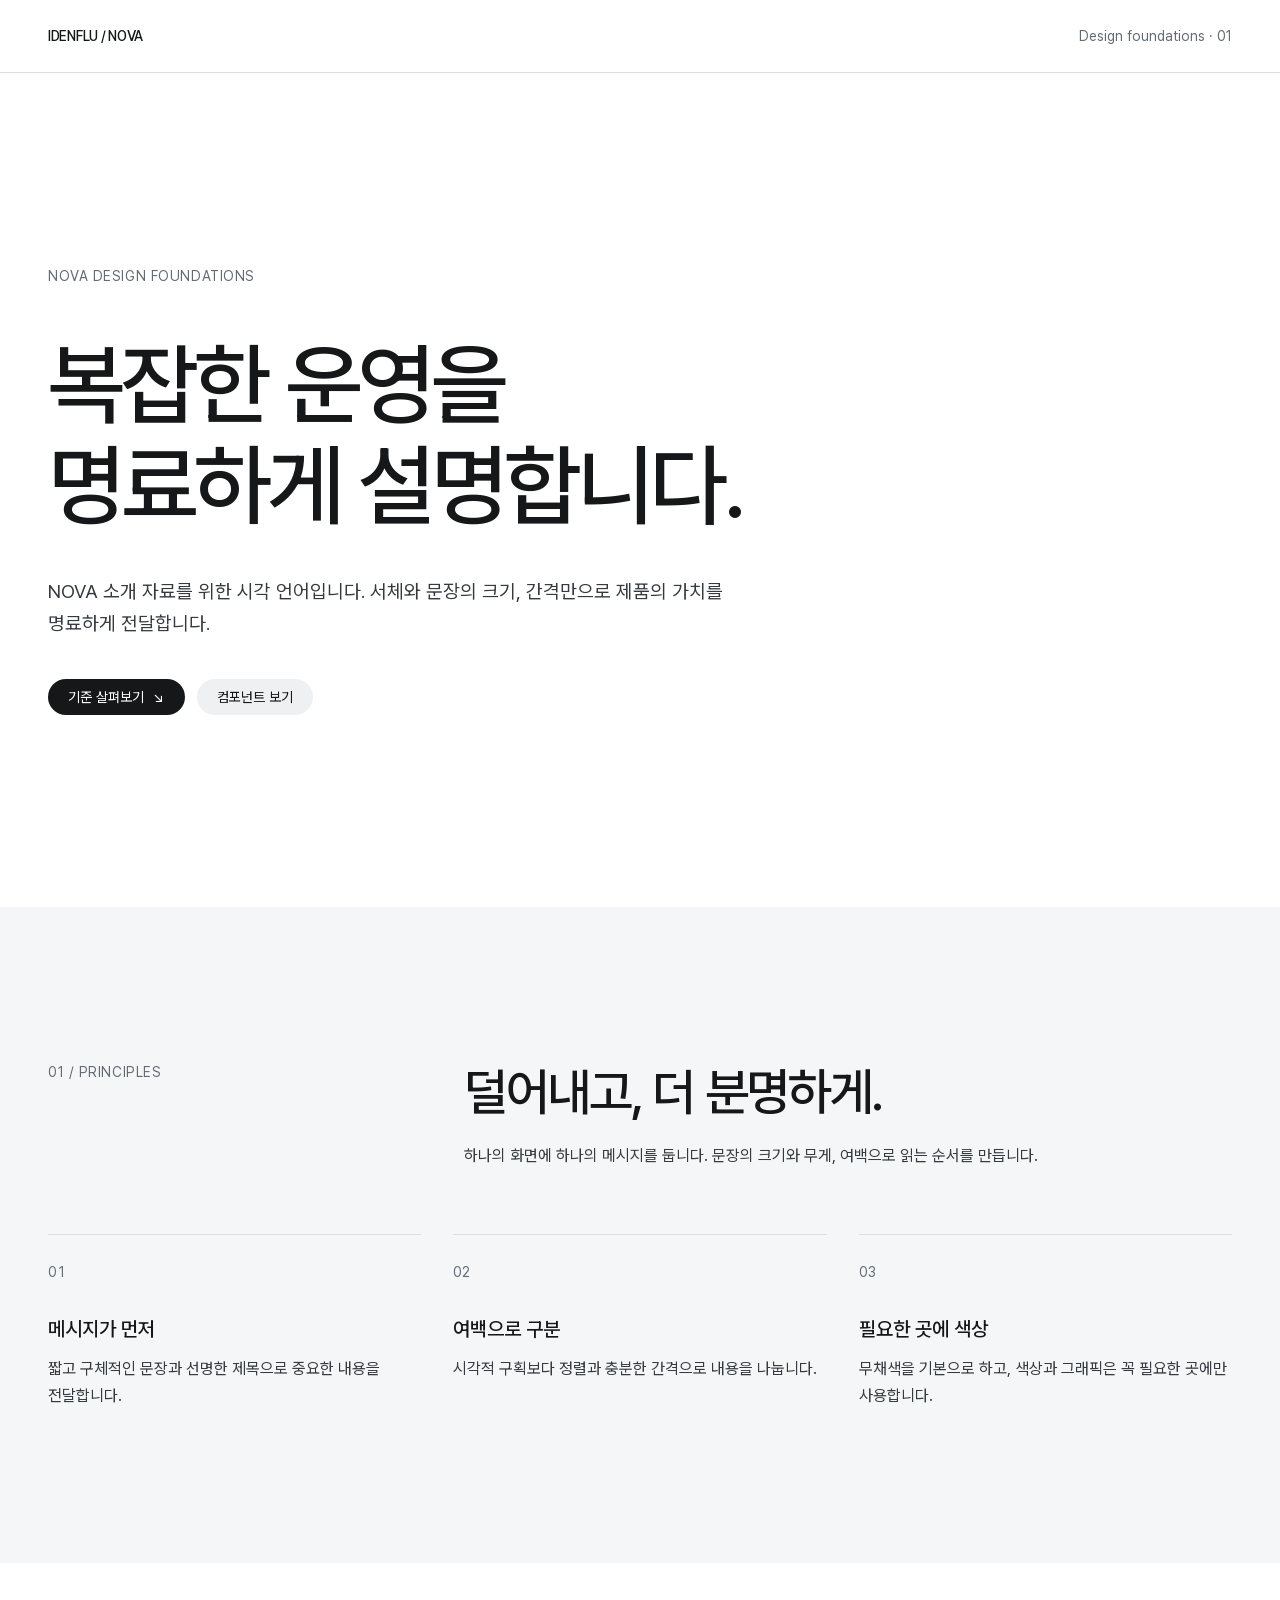
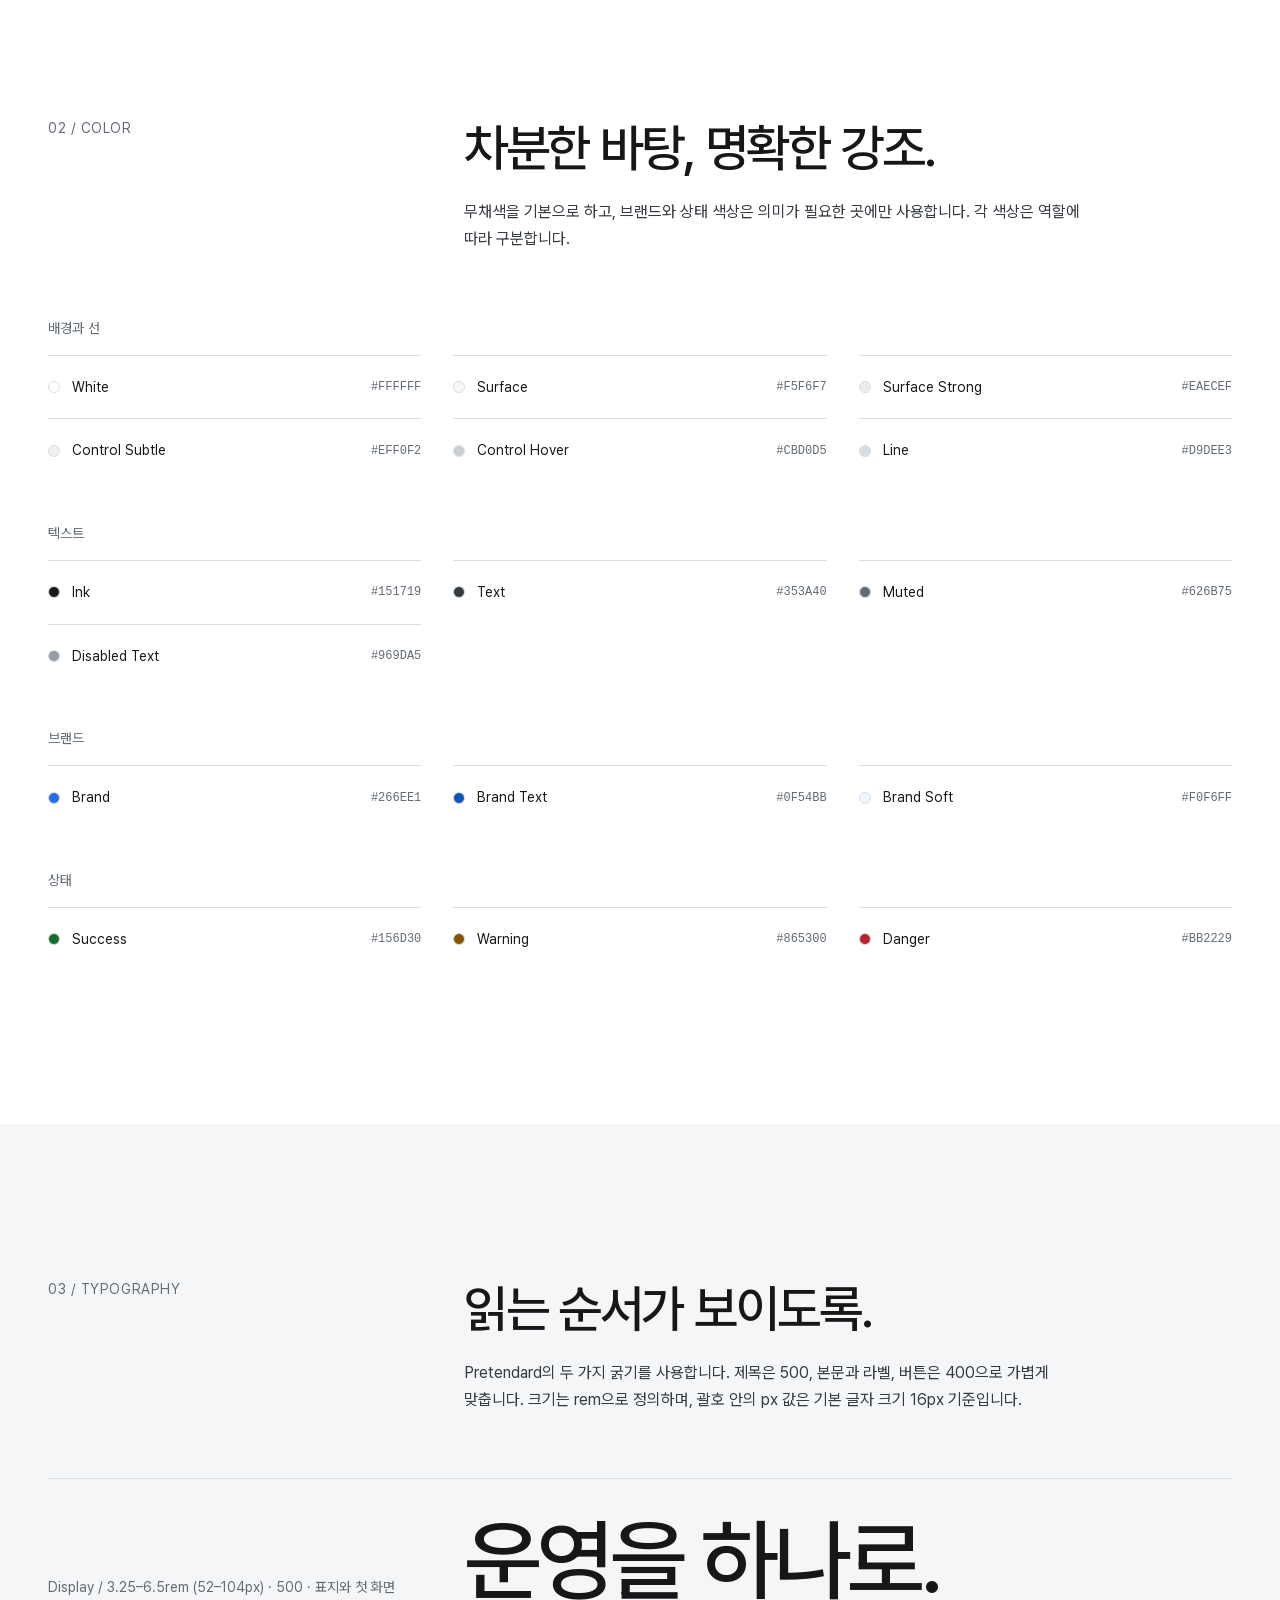
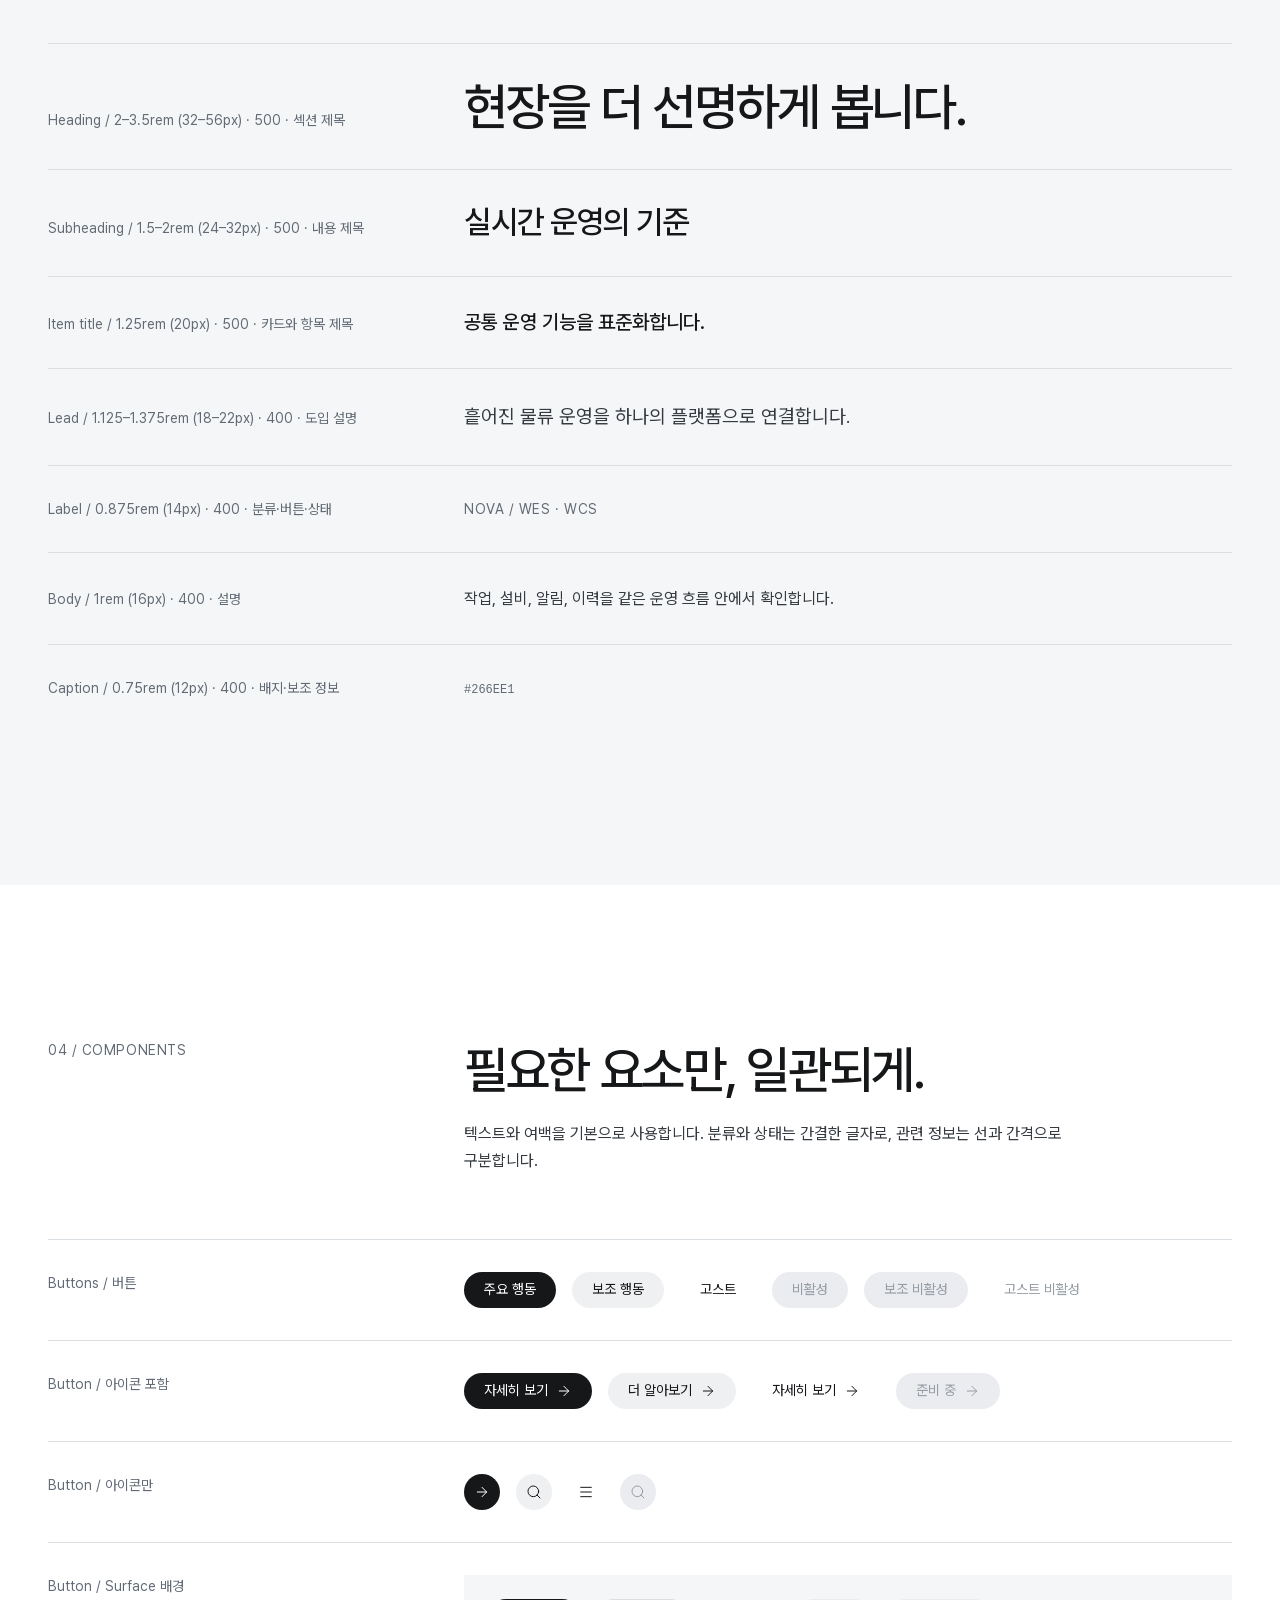
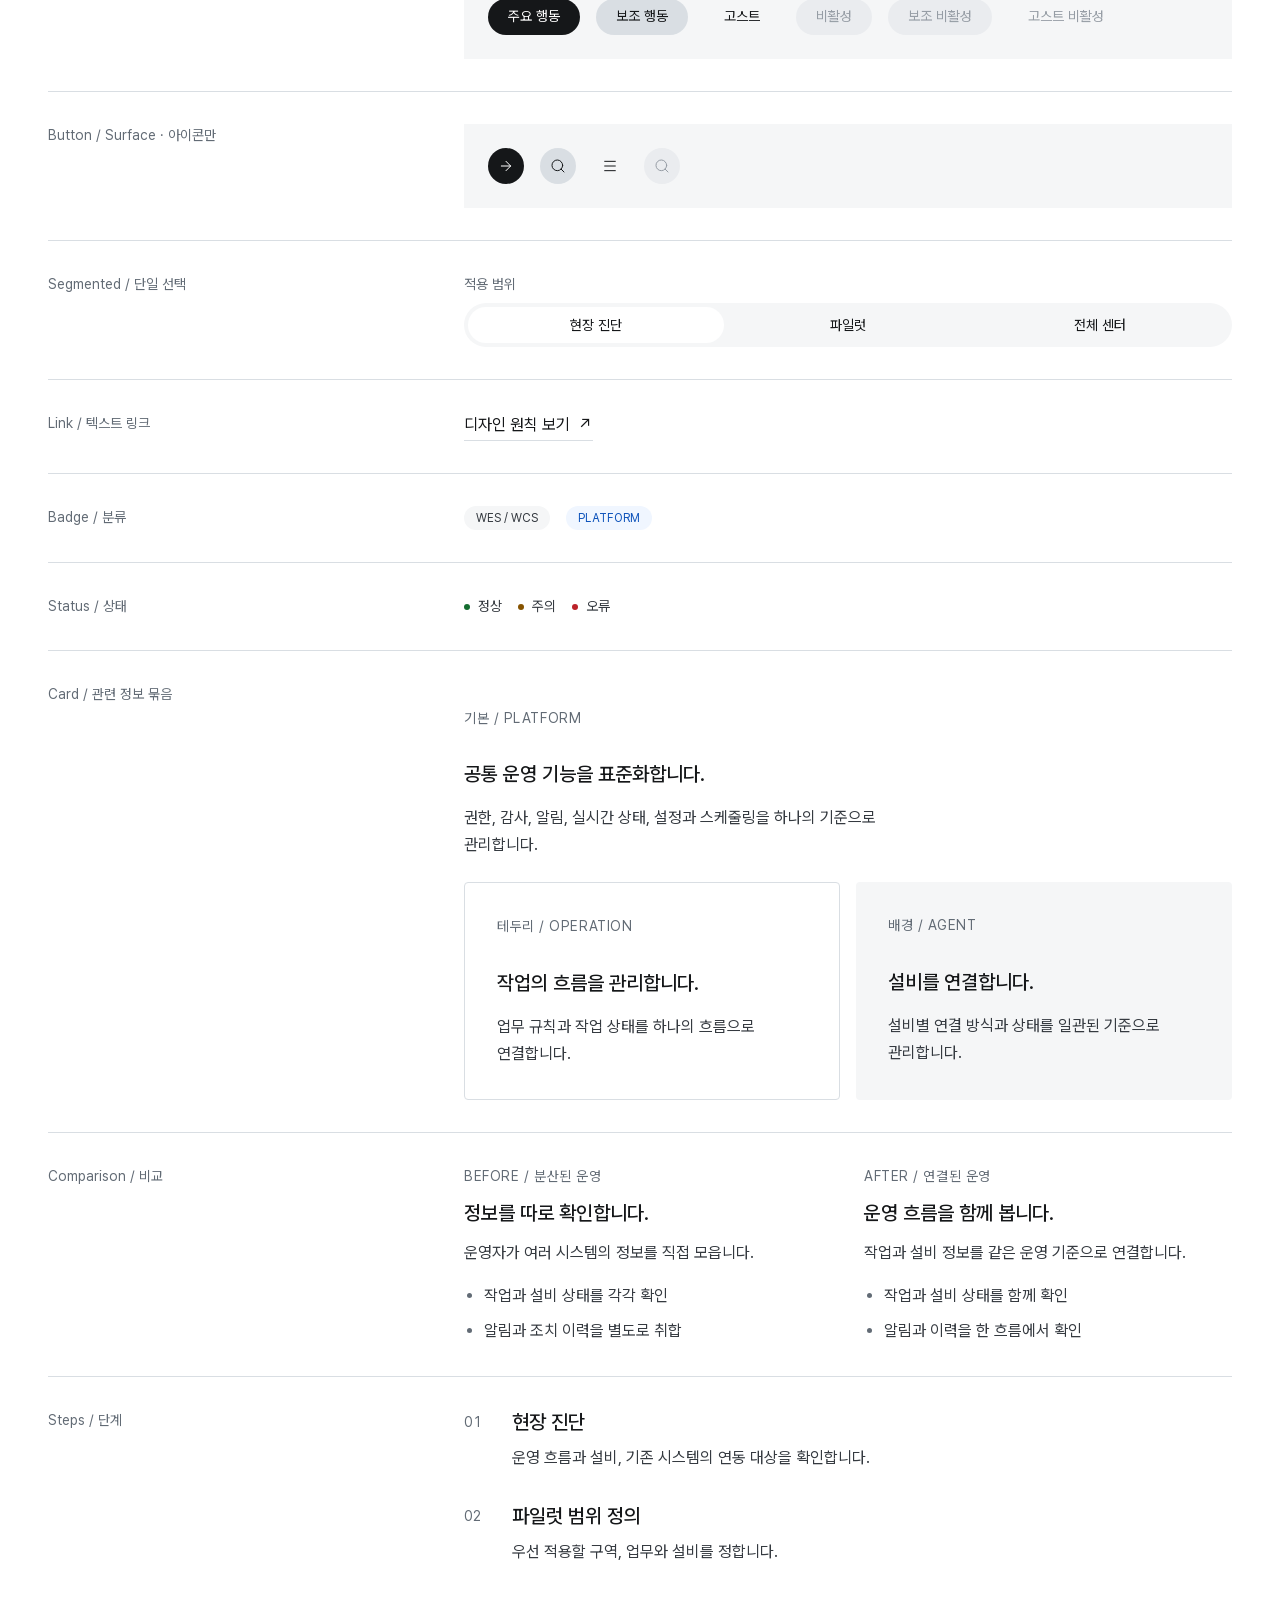
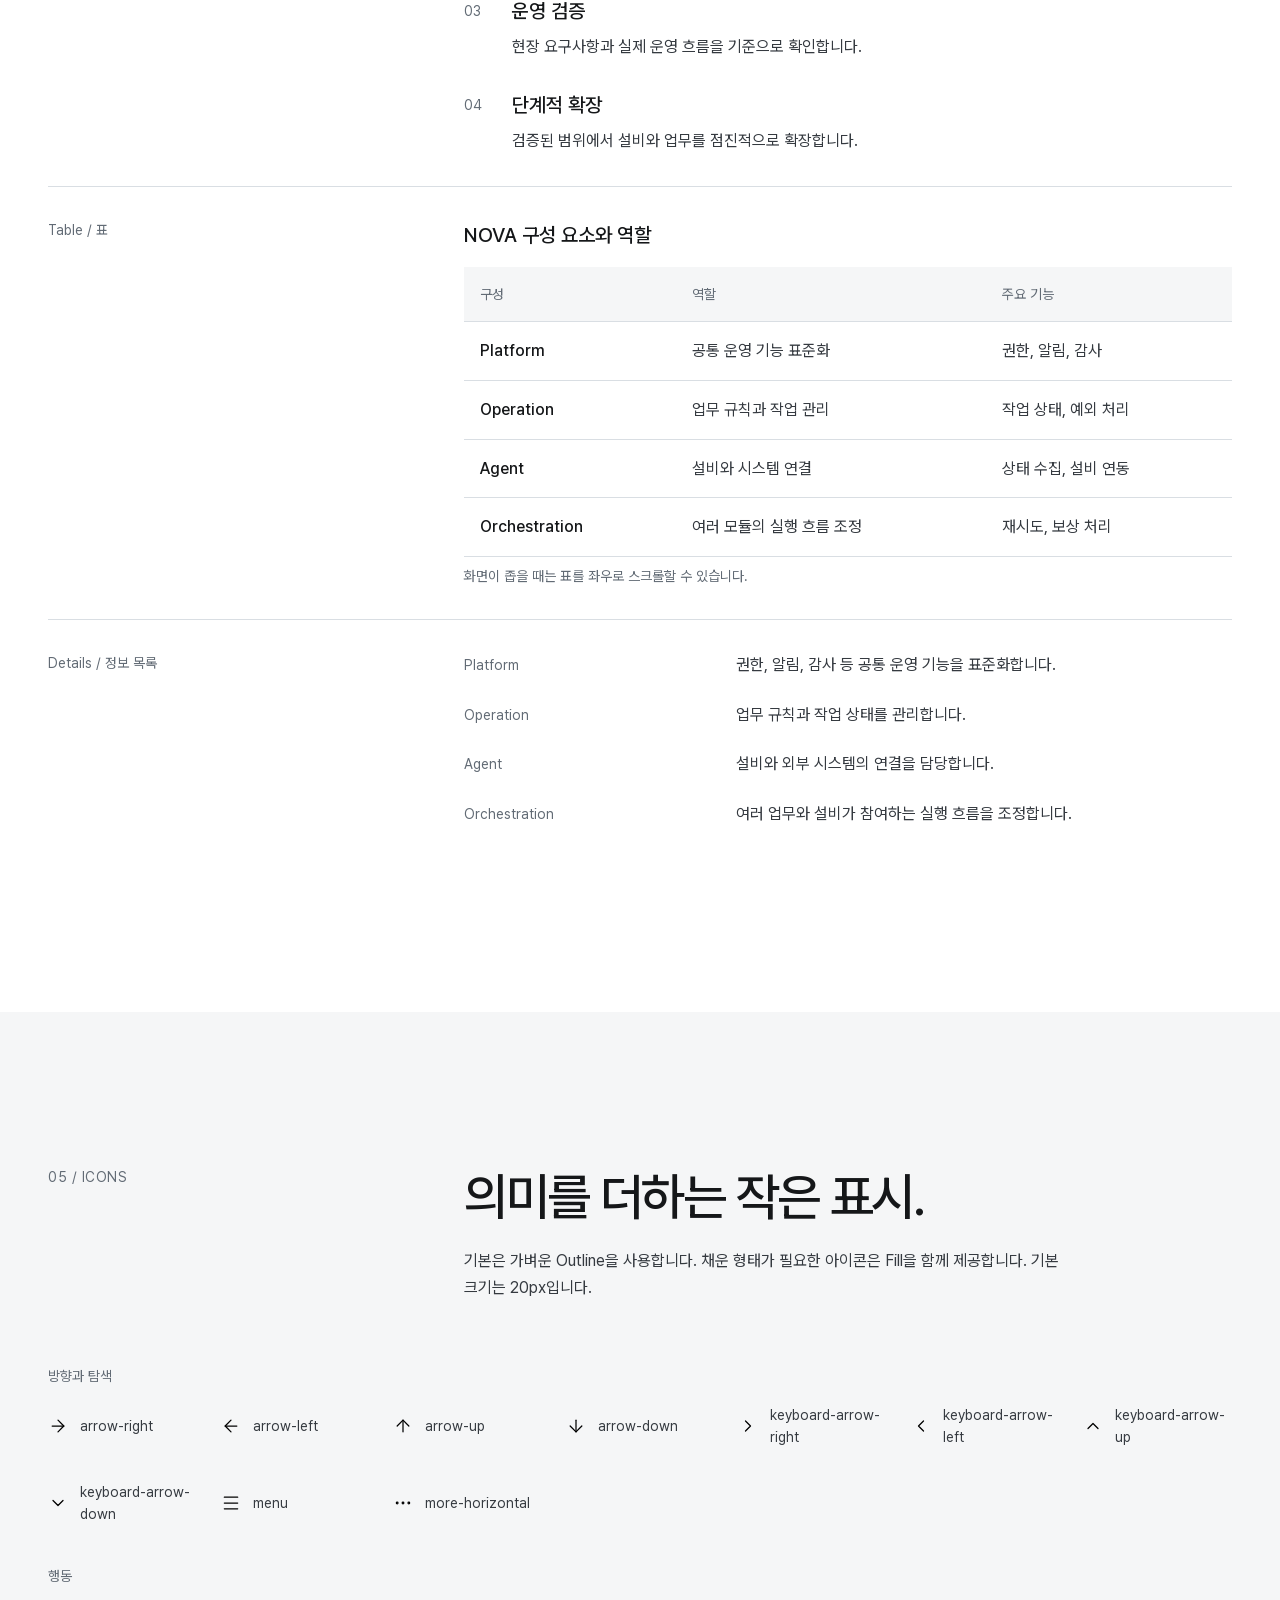
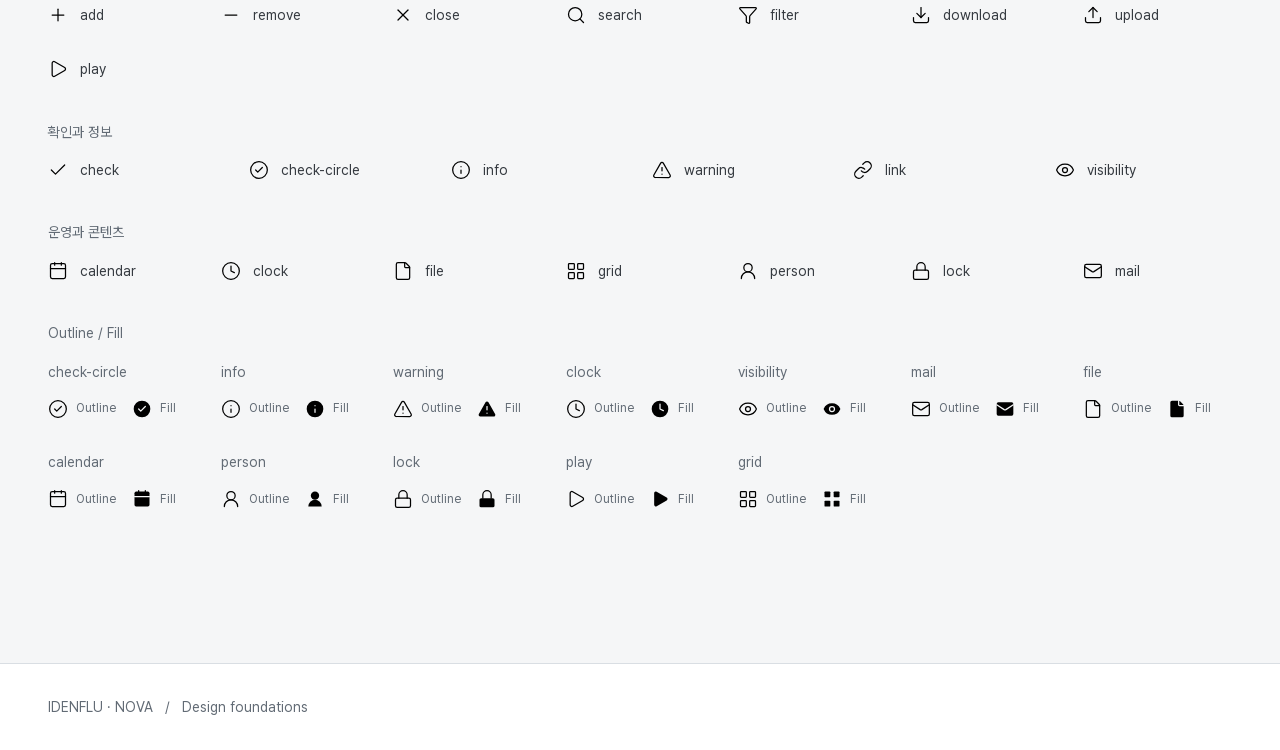
==== design-system/index.html @ ad406f1a "feat(design-system): 기본 아이콘 및 CSS 구성 추가 디자인 시스템의 일관성을 확보하고 재사용성을 향상시키기 위해 아이콘과 핵심 구성 요소를 추가했습니다.  - " ====
<!doctype html>
<html lang="ko">
<head>
  <meta charset="utf-8">
  <meta name="viewport" content="width=device-width, initial-scale=1">
  <title>NOVA — 디자인 기초</title>
  <link rel="stylesheet" href="font.css">
  <link rel="stylesheet" href="components.css">
  <script src="segmented.js" defer></script>
  <style>
    .guide-nav { border-bottom: 1px solid var(--nova-color-line); }
    .guide-nav__inner { min-height: 72px; display: flex; align-items: center; justify-content: space-between; gap: var(--nova-space-6); }
    .guide-brand { font-size: var(--nova-text-small); font-weight: var(--nova-weight-medium); letter-spacing: -.02em; }
    .guide-nav__label { color: var(--nova-color-muted); font-size: var(--nova-text-small); }
    .guide-hero { padding-block: clamp(7.5rem, 15vw, 13.75rem); }
    .guide-hero .nova-display { max-width: 1100px; margin-top: var(--nova-space-12); }
    .guide-hero .nova-lead { margin: var(--nova-space-10) 0 0; }
    .guide-actions { display: flex; flex-wrap: wrap; gap: var(--nova-space-3); margin-top: var(--nova-space-10); }
    .guide-heading { display: grid; grid-template-columns: 1fr 2fr; gap: var(--nova-space-8); margin-bottom: var(--nova-space-16); }
    .guide-heading p { margin: 0; }
    .guide-heading .nova-body { margin-top: var(--nova-space-5); max-width: 640px; }
    .color-group + .color-group { margin-top: var(--nova-space-10); }
    .color-group__title { margin: 0 0 var(--nova-space-4); color: var(--nova-color-muted); font-size: var(--nova-text-small); font-weight: var(--nova-weight-regular); }
    .swatches { display: grid; grid-template-columns: repeat(3, minmax(0, 1fr)); column-gap: var(--nova-space-8); }
    .swatch { display: grid; grid-template-columns: 12px minmax(0, 1fr) auto; align-items: center; gap: var(--nova-space-3); padding: var(--nova-space-5) 0; border-top: 1px solid var(--nova-color-line); }
    .swatch__sample { width: 12px; height: 12px; border: 1px solid var(--nova-color-line); border-radius: 50%; }
    .swatch strong, .swatch span { display: block; }
    .swatch strong { font-size: var(--nova-text-small); font-weight: var(--nova-weight-regular); }
    .swatch span { color: var(--nova-color-muted); font: var(--nova-text-caption) var(--nova-font-mono); }
    .type-row { display: grid; grid-template-columns: 1fr 2fr; align-items: baseline; gap: var(--nova-space-8); padding: var(--nova-space-8) 0; border-top: 1px solid var(--nova-color-line); }
    .type-label { color: var(--nova-color-muted); font-size: var(--nova-text-small); }
    .type-row p { margin: 0; }
    .component-row { display: grid; grid-template-columns: 1fr 2fr; gap: var(--nova-space-8); padding: var(--nova-space-8) 0; border-top: 1px solid var(--nova-color-line); }
    .component-row > * { min-width: 0; }
    .example-button-surface { padding: var(--nova-space-6); }
    .component-examples { display: flex; flex-wrap: wrap; align-items: center; gap: var(--nova-space-4); }
    .example-cards { display: grid; grid-template-columns: repeat(2, minmax(0, 1fr)); gap: var(--nova-space-4); }
    .example-card { max-width: 480px; }
    .example-card p { margin-bottom: 0; }
    .icon-group + .icon-group { margin-top: var(--nova-space-10); }
    .icon-pair { display: flex; align-items: center; gap: var(--nova-space-4); }
    .icon-pair__item { display: flex; align-items: center; gap: var(--nova-space-2); color: var(--nova-color-muted); font-size: var(--nova-text-caption); }
    .icon-pair__item .nova-icon { color: var(--nova-color-ink); }
    .icon-grid { display: grid; grid-template-columns: repeat(auto-fit, minmax(140px, 1fr)); gap: var(--nova-space-8) var(--nova-space-6); }
    .icon-example { display: flex; align-items: center; gap: var(--nova-space-3); min-width: 0; color: var(--nova-color-text); font-size: var(--nova-text-small); }
    .icon-example span { overflow-wrap: anywhere; }
    .guide-footer { padding: var(--nova-space-8) 0; border-top: 1px solid var(--nova-color-line); color: var(--nova-color-muted); font-size: var(--nova-text-small); }
    .type-caption { color: var(--nova-color-muted); font: var(--nova-text-caption) var(--nova-font-mono); }
    @media (max-width: 700px) { .guide-heading, .type-row, .component-row { grid-template-columns: 1fr; gap: var(--nova-space-4); } .guide-heading { margin-bottom: var(--nova-space-10); } .swatches, .example-cards { grid-template-columns: 1fr; } .guide-nav__label { display: none; } }
  </style>
</head>
<body>
  <header class="guide-nav"><div class="nova-container guide-nav__inner"><span class="guide-brand">IDENFLU / NOVA</span><span class="guide-nav__label">Design foundations · 01</span></div></header>
  <main>
    <section class="guide-hero"><div class="nova-container">
      <span class="nova-eyebrow">NOVA DESIGN FOUNDATIONS</span>
      <h1 class="nova-display">복잡한 운영을<br>명료하게 설명합니다.</h1>
      <p class="nova-lead">NOVA 소개 자료를 위한 시각 언어입니다. 서체와 문장의 크기, 간격만으로 제품의 가치를 명료하게 전달합니다.</p>
      <div class="guide-actions"><a class="nova-button" href="#principles">기준 살펴보기 <span aria-hidden="true">↘</span></a><a class="nova-button nova-button--secondary" href="#components">컴포넌트 보기</a></div>
    </div></section>
    <section class="nova-section nova-section--muted" id="principles"><div class="nova-container">
      <div class="guide-heading"><p class="nova-eyebrow">01 / PRINCIPLES</p><div><h2 class="nova-heading">덜어내고, 더 분명하게.</h2><p class="nova-body">하나의 화면에 하나의 메시지를 둡니다. 문장의 크기와 무게, 여백으로 읽는 순서를 만듭니다.</p></div></div>
      <div class="nova-grid">
        <article class="nova-feature"><span class="nova-feature__number">01</span><h3 class="nova-feature__title">메시지가 먼저</h3><p class="nova-feature__body">짧고 구체적인 문장과 선명한 제목으로 중요한 내용을 전달합니다.</p></article>
        <article class="nova-feature"><span class="nova-feature__number">02</span><h3 class="nova-feature__title">여백으로 구분</h3><p class="nova-feature__body">시각적 구획보다 정렬과 충분한 간격으로 내용을 나눕니다.</p></article>
        <article class="nova-feature"><span class="nova-feature__number">03</span><h3 class="nova-feature__title">필요한 곳에 색상</h3><p class="nova-feature__body">무채색을 기본으로 하고, 색상과 그래픽은 꼭 필요한 곳에만 사용합니다.</p></article>
      </div>
    </div></section>
    <section class="nova-section"><div class="nova-container">
      <div class="guide-heading"><p class="nova-eyebrow">02 / COLOR</p><div><h2 class="nova-heading">차분한 바탕, 명확한 강조.</h2><p class="nova-body">무채색을 기본으로 하고, 브랜드와 상태 색상은 의미가 필요한 곳에만 사용합니다. 각 색상은 역할에 따라 구분합니다.</p></div></div>
      <div class="color-group">
        <h3 class="color-group__title">배경과 선</h3>
        <div class="swatches">
          <div class="swatch"><div class="swatch__sample" style="background:var(--nova-color-white)"></div><strong>White</strong><span>#FFFFFF</span></div>
          <div class="swatch"><div class="swatch__sample" style="background:var(--nova-color-surface)"></div><strong>Surface</strong><span>#F5F6F7</span></div>
          <div class="swatch"><div class="swatch__sample" style="background:var(--nova-color-surface-strong)"></div><strong>Surface Strong</strong><span>#EAECEF</span></div>
          <div class="swatch"><div class="swatch__sample" style="background:var(--nova-color-control-subtle)"></div><strong>Control Subtle</strong><span>#EFF0F2</span></div>
          <div class="swatch"><div class="swatch__sample" style="background:var(--nova-color-control-hover-on-surface)"></div><strong>Control Hover</strong><span>#CBD0D5</span></div>
          <div class="swatch"><div class="swatch__sample" style="background:var(--nova-color-line)"></div><strong>Line</strong><span>#D9DEE3</span></div>
        </div>
      </div>
      <div class="color-group">
        <h3 class="color-group__title">텍스트</h3>
        <div class="swatches">
          <div class="swatch"><div class="swatch__sample" style="background:var(--nova-color-ink)"></div><strong>Ink</strong><span>#151719</span></div>
          <div class="swatch"><div class="swatch__sample" style="background:var(--nova-color-text)"></div><strong>Text</strong><span>#353A40</span></div>
          <div class="swatch"><div class="swatch__sample" style="background:var(--nova-color-muted)"></div><strong>Muted</strong><span>#626B75</span></div>
          <div class="swatch"><div class="swatch__sample" style="background:var(--nova-color-disabled-text)"></div><strong>Disabled Text</strong><span>#969DA5</span></div>
        </div>
      </div>
      <div class="color-group">
        <h3 class="color-group__title">브랜드</h3>
        <div class="swatches">
          <div class="swatch"><div class="swatch__sample" style="background:var(--nova-color-brand)"></div><strong>Brand</strong><span>#266EE1</span></div>
          <div class="swatch"><div class="swatch__sample" style="background:var(--nova-color-brand-hover)"></div><strong>Brand Text</strong><span>#0F54BB</span></div>
          <div class="swatch"><div class="swatch__sample" style="background:var(--nova-color-brand-soft)"></div><strong>Brand Soft</strong><span>#F0F6FF</span></div>
        </div>
      </div>
      <div class="color-group">
        <h3 class="color-group__title">상태</h3>
        <div class="swatches">
          <div class="swatch"><div class="swatch__sample" style="background:var(--nova-color-success)"></div><strong>Success</strong><span>#156D30</span></div>
          <div class="swatch"><div class="swatch__sample" style="background:var(--nova-color-warning)"></div><strong>Warning</strong><span>#865300</span></div>
          <div class="swatch"><div class="swatch__sample" style="background:var(--nova-color-danger)"></div><strong>Danger</strong><span>#BB2229</span></div>
        </div>
      </div>
    </div></section>
    <section class="nova-section nova-section--muted"><div class="nova-container">
      <div class="guide-heading"><p class="nova-eyebrow">03 / TYPOGRAPHY</p><div><h2 class="nova-heading">읽는 순서가 보이도록.</h2><p class="nova-body">Pretendard의 두 가지 굵기를 사용합니다. 제목은 500, 본문과 라벨, 버튼은 400으로 가볍게 맞춥니다. 크기는 rem으로 정의하며, 괄호 안의 px 값은 기본 글자 크기 16px 기준입니다.</p></div></div>
      <div class="type-row"><span class="type-label">Display / 3.25–6.5rem (52–104px) · 500 · 표지와 첫 화면</span><p class="nova-display">운영을 하나로.</p></div>
      <div class="type-row"><span class="type-label">Heading / 2–3.5rem (32–56px) · 500 · 섹션 제목</span><p class="nova-heading">현장을 더 선명하게 봅니다.</p></div>
      <div class="type-row"><span class="type-label">Subheading / 1.5–2rem (24–32px) · 500 · 내용 제목</span><p class="nova-subheading">실시간 운영의 기준</p></div>
      <div class="type-row"><span class="type-label">Item title / 1.25rem (20px) · 500 · 카드와 항목 제목</span><p class="nova-feature__title">공통 운영 기능을 표준화합니다.</p></div>
      <div class="type-row"><span class="type-label">Lead / 1.125–1.375rem (18–22px) · 400 · 도입 설명</span><p class="nova-lead">흩어진 물류 운영을 하나의 플랫폼으로 연결합니다.</p></div>
      <div class="type-row"><span class="type-label">Label / 0.875rem (14px) · 400 · 분류·버튼·상태</span><p class="nova-eyebrow">NOVA / WES · WCS</p></div>
      <div class="type-row"><span class="type-label">Body / 1rem (16px) · 400 · 설명</span><p class="nova-body">작업, 설비, 알림, 이력을 같은 운영 흐름 안에서 확인합니다.</p></div>
      <div class="type-row"><span class="type-label">Caption / 0.75rem (12px) · 400 · 배지·보조 정보</span><p class="type-caption">#266EE1</p></div>
    </div></section>
    <section class="nova-section" id="components"><div class="nova-container">
      <div class="guide-heading"><p class="nova-eyebrow">04 / COMPONENTS</p><div><h2 class="nova-heading">필요한 요소만, 일관되게.</h2><p class="nova-body">텍스트와 여백을 기본으로 사용합니다. 분류와 상태는 간결한 글자로, 관련 정보는 선과 간격으로 구분합니다.</p></div></div>
      <div class="component-row"><span class="type-label">Buttons / 버튼</span><div class="component-examples"><button class="nova-button" type="button">주요 행동</button><button class="nova-button nova-button--secondary" type="button">보조 행동</button><button class="nova-button nova-button--ghost" type="button">고스트</button><button class="nova-button" type="button" disabled>비활성</button><button class="nova-button nova-button--secondary" type="button" disabled>보조 비활성</button><button class="nova-button nova-button--ghost" type="button" disabled>고스트 비활성</button></div></div>
      <div class="component-row"><span class="type-label">Button / 아이콘 포함</span><div class="component-examples"><button class="nova-button" type="button">자세히 보기 <svg class="nova-icon" viewBox="0 0 24 24" fill="none" stroke="currentColor" stroke-width="1.5" stroke-linecap="round" stroke-linejoin="round" aria-hidden="true" focusable="false"><path d="M5 12h14" />
  <path d="m12 5 7 7-7 7" /></svg></button><button class="nova-button nova-button--secondary" type="button">더 알아보기 <svg class="nova-icon" viewBox="0 0 24 24" fill="none" stroke="currentColor" stroke-width="1.5" stroke-linecap="round" stroke-linejoin="round" aria-hidden="true" focusable="false"><path d="M5 12h14" />
  <path d="m12 5 7 7-7 7" /></svg></button><button class="nova-button nova-button--ghost" type="button">자세히 보기 <svg class="nova-icon" viewBox="0 0 24 24" fill="none" stroke="currentColor" stroke-width="1.5" stroke-linecap="round" stroke-linejoin="round" aria-hidden="true" focusable="false"><path d="M5 12h14" />
  <path d="m12 5 7 7-7 7" /></svg></button><button class="nova-button" type="button" disabled>준비 중 <svg class="nova-icon" viewBox="0 0 24 24" fill="none" stroke="currentColor" stroke-width="1.5" stroke-linecap="round" stroke-linejoin="round" aria-hidden="true" focusable="false"><path d="M5 12h14" />
  <path d="m12 5 7 7-7 7" /></svg></button></div></div>
      <div class="component-row"><span class="type-label">Button / 아이콘만</span><div class="component-examples"><button class="nova-button nova-button--icon" type="button" aria-label="다음"><svg class="nova-icon" viewBox="0 0 24 24" fill="none" stroke="currentColor" stroke-width="1.5" stroke-linecap="round" stroke-linejoin="round" aria-hidden="true" focusable="false"><path d="M5 12h14" />
  <path d="m12 5 7 7-7 7" /></svg></button><button class="nova-button nova-button--secondary nova-button--icon" type="button" aria-label="검색"><svg class="nova-icon" viewBox="0 0 24 24" fill="none" stroke="currentColor" stroke-width="1.5" stroke-linecap="round" stroke-linejoin="round" aria-hidden="true" focusable="false"><path d="m21 21-4.34-4.34" />
  <circle cx="11" cy="11" r="8" /></svg></button><button class="nova-button nova-button--ghost nova-button--icon" type="button" aria-label="메뉴 열기"><svg class="nova-icon" viewBox="0 0 24 24" fill="none" stroke="currentColor" stroke-width="1.5" stroke-linecap="round" stroke-linejoin="round" aria-hidden="true" focusable="false"><path d="M4 5h16" />
  <path d="M4 12h16" />
  <path d="M4 19h16" /></svg></button><button class="nova-button nova-button--icon" type="button" aria-label="검색 준비 중" disabled><svg class="nova-icon" viewBox="0 0 24 24" fill="none" stroke="currentColor" stroke-width="1.5" stroke-linecap="round" stroke-linejoin="round" aria-hidden="true" focusable="false"><path d="m21 21-4.34-4.34" />
  <circle cx="11" cy="11" r="8" /></svg></button></div></div>
      <div class="component-row"><span class="type-label">Button / Surface 배경</span><div class="nova-section--muted example-button-surface component-examples"><button class="nova-button" type="button">주요 행동</button><button class="nova-button nova-button--secondary" type="button">보조 행동</button><button class="nova-button nova-button--ghost" type="button">고스트</button><button class="nova-button" type="button" disabled>비활성</button><button class="nova-button nova-button--secondary" type="button" disabled>보조 비활성</button><button class="nova-button nova-button--ghost" type="button" disabled>고스트 비활성</button></div></div>
      <div class="component-row"><span class="type-label">Button / Surface · 아이콘만</span><div class="nova-section--muted example-button-surface component-examples"><button class="nova-button nova-button--icon" type="button" aria-label="다음"><svg class="nova-icon" viewBox="0 0 24 24" fill="none" stroke="currentColor" stroke-width="1.5" stroke-linecap="round" stroke-linejoin="round" aria-hidden="true" focusable="false"><path d="M5 12h14" />
  <path d="m12 5 7 7-7 7" /></svg></button><button class="nova-button nova-button--secondary nova-button--icon" type="button" aria-label="검색"><svg class="nova-icon" viewBox="0 0 24 24" fill="none" stroke="currentColor" stroke-width="1.5" stroke-linecap="round" stroke-linejoin="round" aria-hidden="true" focusable="false"><path d="m21 21-4.34-4.34" />
  <circle cx="11" cy="11" r="8" /></svg></button><button class="nova-button nova-button--ghost nova-button--icon" type="button" aria-label="메뉴 열기"><svg class="nova-icon" viewBox="0 0 24 24" fill="none" stroke="currentColor" stroke-width="1.5" stroke-linecap="round" stroke-linejoin="round" aria-hidden="true" focusable="false"><path d="M4 5h16" />
  <path d="M4 12h16" />
  <path d="M4 19h16" /></svg></button><button class="nova-button nova-button--icon" type="button" aria-label="검색 준비 중" disabled><svg class="nova-icon" viewBox="0 0 24 24" fill="none" stroke="currentColor" stroke-width="1.5" stroke-linecap="round" stroke-linejoin="round" aria-hidden="true" focusable="false"><path d="m21 21-4.34-4.34" />
  <circle cx="11" cy="11" r="8" /></svg></button></div></div>
      <div class="component-row"><span class="type-label">Segmented / 단일 선택</span><fieldset class="nova-segmented-group"><legend class="nova-segmented-group__legend">적용 범위</legend><div class="nova-segmented"><label class="nova-segment"><input class="nova-segment__input" type="radio" name="scope-segmented" value="diagnosis" checked><span class="nova-segment__label">현장 진단</span></label><label class="nova-segment"><input class="nova-segment__input" type="radio" name="scope-segmented" value="pilot"><span class="nova-segment__label">파일럿</span></label><label class="nova-segment"><input class="nova-segment__input" type="radio" name="scope-segmented" value="center"><span class="nova-segment__label">전체 센터</span></label></div></fieldset></div>
      <div class="component-row"><span class="type-label">Link / 텍스트 링크</span><div class="component-examples"><a class="nova-text-link" href="#principles">디자인 원칙 보기 <span aria-hidden="true">↗</span></a></div></div>
      <div class="component-row"><span class="type-label">Badge / 분류</span><div class="component-examples"><span class="nova-badge">WES / WCS</span><span class="nova-badge nova-badge--brand">PLATFORM</span></div></div>
      <div class="component-row"><span class="type-label">Status / 상태</span><div class="component-examples"><span class="nova-status nova-status--success">정상</span><span class="nova-status nova-status--warning">주의</span><span class="nova-status nova-status--danger">오류</span></div></div>
      <div class="component-row"><span class="type-label">Card / 관련 정보 묶음</span><div><article class="nova-card example-card"><span class="nova-eyebrow">기본 / PLATFORM</span><h3 class="nova-feature__title">공통 운영 기능을 표준화합니다.</h3><p class="nova-body">권한, 감사, 알림, 실시간 상태, 설정과 스케줄링을 하나의 기준으로 관리합니다.</p></article><div class="example-cards"><article class="nova-card nova-card--outlined example-card"><span class="nova-eyebrow">테두리 / OPERATION</span><h3 class="nova-feature__title">작업의 흐름을 관리합니다.</h3><p class="nova-body">업무 규칙과 작업 상태를 하나의 흐름으로 연결합니다.</p></article><article class="nova-card nova-card--filled example-card"><span class="nova-eyebrow">배경 / AGENT</span><h3 class="nova-feature__title">설비를 연결합니다.</h3><p class="nova-body">설비별 연결 방식과 상태를 일관된 기준으로 관리합니다.</p></article></div></div></div>
      <div class="component-row"><span class="type-label">Comparison / 비교</span>
        <div class="nova-comparison">
          <article class="nova-comparison__item">
            <span class="nova-eyebrow">BEFORE / 분산된 운영</span>
            <h3 class="nova-comparison__title">정보를 따로 확인합니다.</h3>
            <p class="nova-comparison__body">운영자가 여러 시스템의 정보를 직접 모읍니다.</p>
            <ul class="nova-comparison__points"><li>작업과 설비 상태를 각각 확인</li><li>알림과 조치 이력을 별도로 취합</li></ul>
          </article>
          <article class="nova-comparison__item">
            <span class="nova-eyebrow">AFTER / 연결된 운영</span>
            <h3 class="nova-comparison__title">운영 흐름을 함께 봅니다.</h3>
            <p class="nova-comparison__body">작업과 설비 정보를 같은 운영 기준으로 연결합니다.</p>
            <ul class="nova-comparison__points"><li>작업과 설비 상태를 함께 확인</li><li>알림과 이력을 한 흐름에서 확인</li></ul>
          </article>
        </div>
      </div>
      <div class="component-row"><span class="type-label">Steps / 단계</span>
        <ol class="nova-steps" role="list" aria-label="NOVA 도입 과정 예시">
          <li class="nova-step"><span class="nova-step__number" aria-hidden="true">01</span><div><h3 class="nova-step__title">현장 진단</h3><p class="nova-step__body">운영 흐름과 설비, 기존 시스템의 연동 대상을 확인합니다.</p></div></li>
          <li class="nova-step"><span class="nova-step__number" aria-hidden="true">02</span><div><h3 class="nova-step__title">파일럿 범위 정의</h3><p class="nova-step__body">우선 적용할 구역, 업무와 설비를 정합니다.</p></div></li>
          <li class="nova-step"><span class="nova-step__number" aria-hidden="true">03</span><div><h3 class="nova-step__title">운영 검증</h3><p class="nova-step__body">현장 요구사항과 실제 운영 흐름을 기준으로 확인합니다.</p></div></li>
          <li class="nova-step"><span class="nova-step__number" aria-hidden="true">04</span><div><h3 class="nova-step__title">단계적 확장</h3><p class="nova-step__body">검증된 범위에서 설비와 업무를 점진적으로 확장합니다.</p></div></li>
        </ol>
      </div>
      <div class="component-row"><span class="type-label">Table / 표</span>
        <div>
          <div class="nova-table-wrap" role="region" aria-label="NOVA 구성 요소와 역할 표" aria-describedby="nova-table-scroll-hint" tabindex="0">
            <table class="nova-table">
              <caption>NOVA 구성 요소와 역할</caption>
              <thead><tr><th scope="col">구성</th><th scope="col">역할</th><th scope="col">주요 기능</th></tr></thead>
              <tbody>
                <tr><th scope="row">Platform</th><td>공통 운영 기능 표준화</td><td>권한, 알림, 감사</td></tr>
                <tr><th scope="row">Operation</th><td>업무 규칙과 작업 관리</td><td>작업 상태, 예외 처리</td></tr>
                <tr><th scope="row">Agent</th><td>설비와 시스템 연결</td><td>상태 수집, 설비 연동</td></tr>
                <tr><th scope="row">Orchestration</th><td>여러 모듈의 실행 흐름 조정</td><td>재시도, 보상 처리</td></tr>
              </tbody>
            </table>
          </div>
          <p class="nova-table-hint" id="nova-table-scroll-hint">화면이 좁을 때는 표를 좌우로 스크롤할 수 있습니다.</p>
        </div>
      </div>
      <div class="component-row"><span class="type-label">Details / 정보 목록</span>
        <dl class="nova-details">
          <div class="nova-details__row"><dt class="nova-details__term">Platform</dt><dd class="nova-details__description">권한, 알림, 감사 등 공통 운영 기능을 표준화합니다.</dd></div>
          <div class="nova-details__row"><dt class="nova-details__term">Operation</dt><dd class="nova-details__description">업무 규칙과 작업 상태를 관리합니다.</dd></div>
          <div class="nova-details__row"><dt class="nova-details__term">Agent</dt><dd class="nova-details__description">설비와 외부 시스템의 연결을 담당합니다.</dd></div>
          <div class="nova-details__row"><dt class="nova-details__term">Orchestration</dt><dd class="nova-details__description">여러 업무와 설비가 참여하는 실행 흐름을 조정합니다.</dd></div>
        </dl>
      </div>
    </div></section>
    <section class="nova-section nova-section--muted" id="icons"><div class="nova-container">
      <div class="guide-heading"><p class="nova-eyebrow">05 / ICONS</p><div><h2 class="nova-heading">의미를 더하는 작은 표시.</h2><p class="nova-body">기본은 가벼운 Outline을 사용합니다. 채운 형태가 필요한 아이콘은 Fill을 함께 제공합니다. 기본 크기는 20px입니다.</p></div></div>
      <div class="icon-group">
        <h3 class="color-group__title">방향과 탐색</h3>
        <div class="icon-grid">
          <div class="icon-example"><img class="nova-icon" src="icons/arrow-right.svg" alt=""><span>arrow-right</span></div>
          <div class="icon-example"><img class="nova-icon" src="icons/arrow-left.svg" alt=""><span>arrow-left</span></div>
          <div class="icon-example"><img class="nova-icon" src="icons/arrow-up.svg" alt=""><span>arrow-up</span></div>
          <div class="icon-example"><img class="nova-icon" src="icons/arrow-down.svg" alt=""><span>arrow-down</span></div>
          <div class="icon-example"><img class="nova-icon" src="icons/keyboard-arrow-right.svg" alt=""><span>keyboard-arrow-right</span></div>
          <div class="icon-example"><img class="nova-icon" src="icons/keyboard-arrow-left.svg" alt=""><span>keyboard-arrow-left</span></div>
          <div class="icon-example"><img class="nova-icon" src="icons/keyboard-arrow-up.svg" alt=""><span>keyboard-arrow-up</span></div>
          <div class="icon-example"><img class="nova-icon" src="icons/keyboard-arrow-down.svg" alt=""><span>keyboard-arrow-down</span></div>
          <div class="icon-example"><img class="nova-icon" src="icons/menu.svg" alt=""><span>menu</span></div>
          <div class="icon-example"><img class="nova-icon" src="icons/more-horizontal.svg" alt=""><span>more-horizontal</span></div>
        </div>
      </div>
      <div class="icon-group">
        <h3 class="color-group__title">행동</h3>
        <div class="icon-grid">
          <div class="icon-example"><img class="nova-icon" src="icons/add.svg" alt=""><span>add</span></div>
          <div class="icon-example"><img class="nova-icon" src="icons/remove.svg" alt=""><span>remove</span></div>
          <div class="icon-example"><img class="nova-icon" src="icons/close.svg" alt=""><span>close</span></div>
          <div class="icon-example"><img class="nova-icon" src="icons/search.svg" alt=""><span>search</span></div>
          <div class="icon-example"><img class="nova-icon" src="icons/filter.svg" alt=""><span>filter</span></div>
          <div class="icon-example"><img class="nova-icon" src="icons/download.svg" alt=""><span>download</span></div>
          <div class="icon-example"><img class="nova-icon" src="icons/upload.svg" alt=""><span>upload</span></div>
          <div class="icon-example"><img class="nova-icon" src="icons/play.svg" alt=""><span>play</span></div>
        </div>
      </div>
      <div class="icon-group">
        <h3 class="color-group__title">확인과 정보</h3>
        <div class="icon-grid">
          <div class="icon-example"><img class="nova-icon" src="icons/check.svg" alt=""><span>check</span></div>
          <div class="icon-example"><img class="nova-icon" src="icons/check-circle.svg" alt=""><span>check-circle</span></div>
          <div class="icon-example"><img class="nova-icon" src="icons/info.svg" alt=""><span>info</span></div>
          <div class="icon-example"><img class="nova-icon" src="icons/warning.svg" alt=""><span>warning</span></div>
          <div class="icon-example"><img class="nova-icon" src="icons/link.svg" alt=""><span>link</span></div>
          <div class="icon-example"><img class="nova-icon" src="icons/visibility.svg" alt=""><span>visibility</span></div>
        </div>
      </div>
      <div class="icon-group">
        <h3 class="color-group__title">운영과 콘텐츠</h3>
        <div class="icon-grid">
          <div class="icon-example"><img class="nova-icon" src="icons/calendar.svg" alt=""><span>calendar</span></div>
          <div class="icon-example"><img class="nova-icon" src="icons/clock.svg" alt=""><span>clock</span></div>
          <div class="icon-example"><img class="nova-icon" src="icons/file.svg" alt=""><span>file</span></div>
          <div class="icon-example"><img class="nova-icon" src="icons/grid.svg" alt=""><span>grid</span></div>
          <div class="icon-example"><img class="nova-icon" src="icons/person.svg" alt=""><span>person</span></div>
          <div class="icon-example"><img class="nova-icon" src="icons/lock.svg" alt=""><span>lock</span></div>
          <div class="icon-example"><img class="nova-icon" src="icons/mail.svg" alt=""><span>mail</span></div>
        </div>
      </div>
      <div class="icon-group">
        <h3 class="color-group__title">Outline / Fill</h3>
        <div class="icon-grid">
          <div><p class="color-group__title">check-circle</p><div class="icon-pair"><span class="icon-pair__item"><img class="nova-icon" src="icons/check-circle.svg" alt="">Outline</span><span class="icon-pair__item"><img class="nova-icon" src="icons/check-circle-fill.svg" alt="">Fill</span></div></div>
          <div><p class="color-group__title">info</p><div class="icon-pair"><span class="icon-pair__item"><img class="nova-icon" src="icons/info.svg" alt="">Outline</span><span class="icon-pair__item"><img class="nova-icon" src="icons/info-fill.svg" alt="">Fill</span></div></div>
          <div><p class="color-group__title">warning</p><div class="icon-pair"><span class="icon-pair__item"><img class="nova-icon" src="icons/warning.svg" alt="">Outline</span><span class="icon-pair__item"><img class="nova-icon" src="icons/warning-fill.svg" alt="">Fill</span></div></div>
          <div><p class="color-group__title">clock</p><div class="icon-pair"><span class="icon-pair__item"><img class="nova-icon" src="icons/clock.svg" alt="">Outline</span><span class="icon-pair__item"><img class="nova-icon" src="icons/clock-fill.svg" alt="">Fill</span></div></div>
          <div><p class="color-group__title">visibility</p><div class="icon-pair"><span class="icon-pair__item"><img class="nova-icon" src="icons/visibility.svg" alt="">Outline</span><span class="icon-pair__item"><img class="nova-icon" src="icons/visibility-fill.svg" alt="">Fill</span></div></div>
          <div><p class="color-group__title">mail</p><div class="icon-pair"><span class="icon-pair__item"><img class="nova-icon" src="icons/mail.svg" alt="">Outline</span><span class="icon-pair__item"><img class="nova-icon" src="icons/mail-fill.svg" alt="">Fill</span></div></div>
          <div><p class="color-group__title">file</p><div class="icon-pair"><span class="icon-pair__item"><img class="nova-icon" src="icons/file.svg" alt="">Outline</span><span class="icon-pair__item"><img class="nova-icon" src="icons/file-fill.svg" alt="">Fill</span></div></div>
          <div><p class="color-group__title">calendar</p><div class="icon-pair"><span class="icon-pair__item"><img class="nova-icon" src="icons/calendar.svg" alt="">Outline</span><span class="icon-pair__item"><img class="nova-icon" src="icons/calendar-fill.svg" alt="">Fill</span></div></div>
          <div><p class="color-group__title">person</p><div class="icon-pair"><span class="icon-pair__item"><img class="nova-icon" src="icons/person.svg" alt="">Outline</span><span class="icon-pair__item"><img class="nova-icon" src="icons/person-fill.svg" alt="">Fill</span></div></div>
          <div><p class="color-group__title">lock</p><div class="icon-pair"><span class="icon-pair__item"><img class="nova-icon" src="icons/lock.svg" alt="">Outline</span><span class="icon-pair__item"><img class="nova-icon" src="icons/lock-fill.svg" alt="">Fill</span></div></div>
          <div><p class="color-group__title">play</p><div class="icon-pair"><span class="icon-pair__item"><img class="nova-icon" src="icons/play.svg" alt="">Outline</span><span class="icon-pair__item"><img class="nova-icon" src="icons/play-fill.svg" alt="">Fill</span></div></div>
          <div><p class="color-group__title">grid</p><div class="icon-pair"><span class="icon-pair__item"><img class="nova-icon" src="icons/grid.svg" alt="">Outline</span><span class="icon-pair__item"><img class="nova-icon" src="icons/grid-fill.svg" alt="">Fill</span></div></div>
        </div>
      </div>
    </div></section>
  </main>
  <footer class="guide-footer"><div class="nova-container">IDENFLU · NOVA &nbsp; / &nbsp; Design foundations</div></footer>
</body>
</html>
---- design-system/font.css ----
@font-face {
  font-family: Pretendard;
  src: url('./PretendardVariable.woff2') format('woff2');
  font-weight: 100 900;
  font-style: normal;
  font-display: swap;
}
---- design-system/components.css ----
@import url('./tokens.css');

*, *::before, *::after { box-sizing: border-box; }
html { scroll-behavior: smooth; }
body { margin: 0; background: var(--nova-color-white); color: var(--nova-color-ink); font-family: var(--nova-font-sans); font-weight: var(--nova-weight-regular); line-height: 1.6; word-break: keep-all; overflow-wrap: break-word; }
img, svg { display: block; max-width: 100%; }
a { color: inherit; }
button, input, textarea, select { font: inherit; }
:focus-visible { outline: 3px solid var(--nova-color-brand); outline-offset: 4px; }
.nova-container { width: min(var(--nova-content-width), calc(100% - 2 * var(--nova-gutter))); margin-inline: auto; }
.nova-section { padding-block: var(--nova-section-space); }
.nova-section--muted { background: var(--nova-color-surface); }
.nova-eyebrow { display: block; color: var(--nova-color-muted); font-size: var(--nova-text-small); font-weight: var(--nova-weight-regular); letter-spacing: .04em; }
.nova-display, .nova-heading, .nova-subheading { margin: 0; font-weight: var(--nova-weight-medium); letter-spacing: -.045em; }
.nova-display { font-size: var(--nova-text-display); line-height: 1.12; }
.nova-heading { font-size: var(--nova-text-heading); line-height: 1.2; }
.nova-subheading { font-size: var(--nova-text-subheading); line-height: 1.3; }
.nova-lead { max-width: var(--nova-reading-width); color: var(--nova-color-text); font-size: var(--nova-text-lead); line-height: 1.65; }
.nova-body { color: var(--nova-color-text); font-size: var(--nova-text-body); line-height: 1.7; }
.nova-button { display: inline-flex; align-items: center; justify-content: center; gap: var(--nova-space-2); min-height: 36px; padding: var(--nova-space-1-5) var(--nova-space-5); border: 0; border-radius: var(--nova-radius-pill); background: var(--nova-color-ink); color: var(--nova-color-white); text-decoration: none; font-size: var(--nova-text-small); font-weight: var(--nova-weight-regular); cursor: pointer; transition: background var(--nova-duration) var(--nova-ease), color var(--nova-duration) var(--nova-ease); }
.nova-button--icon { width: 36px; padding: 0; }
.nova-button:not(:disabled):hover { background: var(--nova-color-text); }
.nova-button--secondary { --nova-button-secondary-bg: var(--nova-color-control-subtle); --nova-button-secondary-hover-bg: var(--nova-color-surface-strong); background: var(--nova-button-secondary-bg); color: var(--nova-color-ink); }
.nova-button--secondary:not(:disabled):hover { background: var(--nova-button-secondary-hover-bg); }
:where(.nova-section--muted, .nova-card--filled) .nova-button--secondary, .nova-button--secondary.nova-button--on-surface { --nova-button-secondary-bg: var(--nova-color-line); --nova-button-secondary-hover-bg: var(--nova-color-control-hover-on-surface); }
.nova-button:disabled { background: var(--nova-color-surface-strong); color: var(--nova-color-disabled-text); cursor: not-allowed; }
.nova-button--ghost { background: transparent; color: var(--nova-color-ink); }
.nova-button--ghost:not(:disabled):hover { background: var(--nova-color-surface); }
:where(.nova-section--muted, .nova-card--filled) .nova-button--ghost:not(:disabled):hover, .nova-button--ghost.nova-button--on-surface:not(:disabled):hover { background: var(--nova-color-surface-strong); }
.nova-button--ghost:disabled { background: transparent; color: var(--nova-color-disabled-text); }
.nova-segmented-group { min-width: 0; margin: 0; padding: 0; border: 0; }
.nova-segmented-group__legend { margin-bottom: var(--nova-space-2); padding: 0; color: var(--nova-color-muted); font-size: var(--nova-text-small); }
.nova-segmented { position: relative; display: flex; flex-wrap: wrap; gap: var(--nova-space-1); padding: var(--nova-space-1); border: 0; border-radius: var(--nova-radius-pill); background: var(--nova-color-surface); }
.nova-segment { position: relative; z-index: 1; flex: 1 1 auto; min-width: 0; cursor: pointer; }
.nova-segment__input { position: absolute; width: 1px; height: 1px; margin: -1px; padding: 0; overflow: hidden; clip-path: inset(50%); white-space: nowrap; border: 0; }
.nova-segment__label { display: flex; min-height: 36px; align-items: center; justify-content: center; padding: var(--nova-space-1) var(--nova-space-4); border-radius: var(--nova-radius-pill); color: var(--nova-color-ink); font-size: var(--nova-text-small); font-weight: var(--nova-weight-regular); text-align: center; transition: background var(--nova-duration) var(--nova-ease); }
.nova-segment__input:not(:checked):not(:disabled) + .nova-segment__label:hover { background: var(--nova-color-surface-strong); }
.nova-segment__input:checked + .nova-segment__label { background: var(--nova-color-white); color: var(--nova-color-ink); }
.nova-segmented.is-enhanced::before { position: absolute; top: 0; left: 0; width: var(--nova-segment-indicator-width); height: var(--nova-segment-indicator-height); border-radius: var(--nova-radius-pill); background: var(--nova-color-white); pointer-events: none; content: ''; transform: translate(var(--nova-segment-indicator-x), var(--nova-segment-indicator-y)); transition: transform 240ms var(--nova-ease), width 240ms var(--nova-ease), height 240ms var(--nova-ease); }
.nova-segmented.is-enhanced .nova-segment__input:checked + .nova-segment__label { background: transparent; }
.nova-segment__input:focus-visible + .nova-segment__label { outline: 3px solid var(--nova-color-brand); outline-offset: 2px; }
.nova-segment__input:disabled + .nova-segment__label { color: var(--nova-color-disabled-text); cursor: not-allowed; }
@media (forced-colors: active) { .nova-segment__input:checked + .nova-segment__label { outline: 2px solid Highlight; outline-offset: -2px; } .nova-segment__input:focus-visible + .nova-segment__label { outline-color: Highlight; outline-offset: 2px; } }
.nova-text-link { display: inline-flex; align-items: center; gap: var(--nova-space-2); color: var(--nova-color-ink); font-weight: var(--nova-weight-regular); text-decoration: none; border-bottom: 1px solid var(--nova-color-line); padding-bottom: var(--nova-space-0-5); transition: color var(--nova-duration) var(--nova-ease), border-color var(--nova-duration) var(--nova-ease); }
.nova-text-link:hover { color: var(--nova-color-brand-hover); border-color: currentColor; }
.nova-grid { display: grid; grid-template-columns: repeat(3, minmax(0, 1fr)); gap: var(--nova-space-8); }
.nova-feature { padding-top: var(--nova-space-6); border-top: 1px solid var(--nova-color-line); }
.nova-feature__number { color: var(--nova-color-muted); font-size: var(--nova-text-small); font-variant-numeric: tabular-nums; }
.nova-feature__title { margin: var(--nova-space-8) 0 var(--nova-space-3); font-size: var(--nova-text-item-title); line-height: 1.35; font-weight: var(--nova-weight-medium); }
.nova-feature__body { margin: 0; color: var(--nova-color-text); font-size: var(--nova-text-body); line-height: 1.7; }
.nova-card { padding-block: var(--nova-space-6); }
.nova-card--outlined, .nova-card--filled { padding: var(--nova-space-8); border-radius: var(--nova-radius-sm); }
.nova-card--outlined { border: 1px solid var(--nova-color-line); }
.nova-card--filled { border: 0; background: var(--nova-color-surface); }
.nova-badge { display: inline-block; padding: var(--nova-space-1) var(--nova-space-3); border-radius: var(--nova-radius-pill); background: var(--nova-color-surface); color: var(--nova-color-text); font-size: var(--nova-text-caption); font-weight: var(--nova-weight-regular); line-height: 1.4; }
.nova-badge--brand { background: var(--nova-color-brand-soft); color: var(--nova-color-brand-hover); }
.nova-status { display: inline-flex; align-items: center; gap: var(--nova-space-2); color: var(--nova-color-text); font-size: var(--nova-text-small); font-weight: var(--nova-weight-regular); }
.nova-status::before { width: 6px; height: 6px; flex: none; border-radius: 50%; background: var(--nova-status-color, currentColor); content: ''; }
.nova-status--success { --nova-status-color: var(--nova-color-success); }
.nova-status--warning { --nova-status-color: var(--nova-color-warning); }
.nova-status--danger { --nova-status-color: var(--nova-color-danger); }
/* 표는 가로로 스크롤해 열의 관계를 유지합니다. */
.nova-table-wrap { max-width: 100%; overflow-x: auto; }
.nova-table { width: 100%; min-width: 36rem; border-collapse: collapse; color: var(--nova-color-text); font-size: var(--nova-text-body); line-height: 1.6; text-align: left; }
.nova-table caption { padding-bottom: var(--nova-space-4); color: var(--nova-color-ink); font-size: var(--nova-text-item-title); font-weight: var(--nova-weight-medium); text-align: left; }
.nova-table th, .nova-table td { padding: var(--nova-space-4) var(--nova-space-6) var(--nova-space-4) 0; text-align: left; vertical-align: top; }
.nova-table thead th { border-bottom: 1px solid var(--nova-color-line); background: var(--nova-color-surface); color: var(--nova-color-muted); font-size: var(--nova-text-small); font-weight: var(--nova-weight-regular); }
.nova-table tbody th, .nova-table tbody td { border-bottom: 1px solid var(--nova-color-line); }
.nova-table tbody th { color: var(--nova-color-ink); font-weight: var(--nova-weight-medium); }
.nova-table th:first-child, .nova-table td:first-child { padding-left: var(--nova-space-4); }
.nova-table th:last-child, .nova-table td:last-child { padding-right: var(--nova-space-4); }
.nova-table-hint { margin: var(--nova-space-2) 0 0; color: var(--nova-color-muted); font-size: var(--nova-text-small); }
.nova-icon { display: inline-block; width: 20px; height: 20px; flex: none; vertical-align: middle; }
.nova-button .nova-icon { width: 16px; height: 16px; }
.nova-divider { height: 1px; border: 0; background: var(--nova-color-line); }
.nova-comparison { display: grid; grid-template-columns: repeat(2, minmax(0, 1fr)); gap: var(--nova-space-8); }
.nova-comparison__item { min-width: 0; }
.nova-comparison__item .nova-eyebrow { margin-bottom: var(--nova-space-3); }
.nova-comparison__title { margin: 0 0 var(--nova-space-3); font-size: var(--nova-text-item-title); font-weight: var(--nova-weight-medium); line-height: 1.35; }
.nova-comparison__body { margin: 0; color: var(--nova-color-text); font-size: var(--nova-text-body); line-height: 1.7; }
.nova-comparison__points { display: grid; gap: var(--nova-space-2); margin: var(--nova-space-4) 0 0; padding-inline-start: 1.25em; color: var(--nova-color-text); font-size: var(--nova-text-body); line-height: 1.7; }
.nova-comparison__points li::marker { color: var(--nova-color-muted); }
.nova-steps { display: grid; gap: var(--nova-space-8); max-width: var(--nova-reading-width); list-style: none; margin: 0; padding: 0; }
.nova-step { display: grid; grid-template-columns: 2rem minmax(0, 1fr); column-gap: var(--nova-space-4); align-items: start; }
.nova-step__number { color: var(--nova-color-muted); font-size: var(--nova-text-small); line-height: calc(var(--nova-text-item-title) * 1.35); font-variant-numeric: tabular-nums; }
.nova-step__title { margin: 0 0 var(--nova-space-2); font-size: var(--nova-text-item-title); font-weight: var(--nova-weight-medium); line-height: 1.35; }
.nova-step__body { margin: 0; color: var(--nova-color-text); font-size: var(--nova-text-body); line-height: 1.7; }
.nova-details { display: grid; gap: var(--nova-space-6); margin: 0; }
.nova-details__row { display: grid; grid-template-columns: minmax(0, 1fr) minmax(0, 2fr); gap: var(--nova-space-6); align-items: baseline; }
.nova-details__term { color: var(--nova-color-muted); font-size: var(--nova-text-small); }
.nova-details__description { margin: 0; color: var(--nova-color-text); font-size: var(--nova-text-body); }

@media (max-width: 700px) { .nova-grid, .nova-comparison { grid-template-columns: 1fr; gap: var(--nova-space-10); } .nova-details__row { grid-template-columns: 1fr; gap: var(--nova-space-2); } .nova-card--outlined, .nova-card--filled { padding: var(--nova-space-6); } }
@media (prefers-reduced-motion: reduce) { html { scroll-behavior: auto; } *, *::before, *::after { transition-duration: .01ms !important; animation-duration: .01ms !important; animation-iteration-count: 1 !important; } }
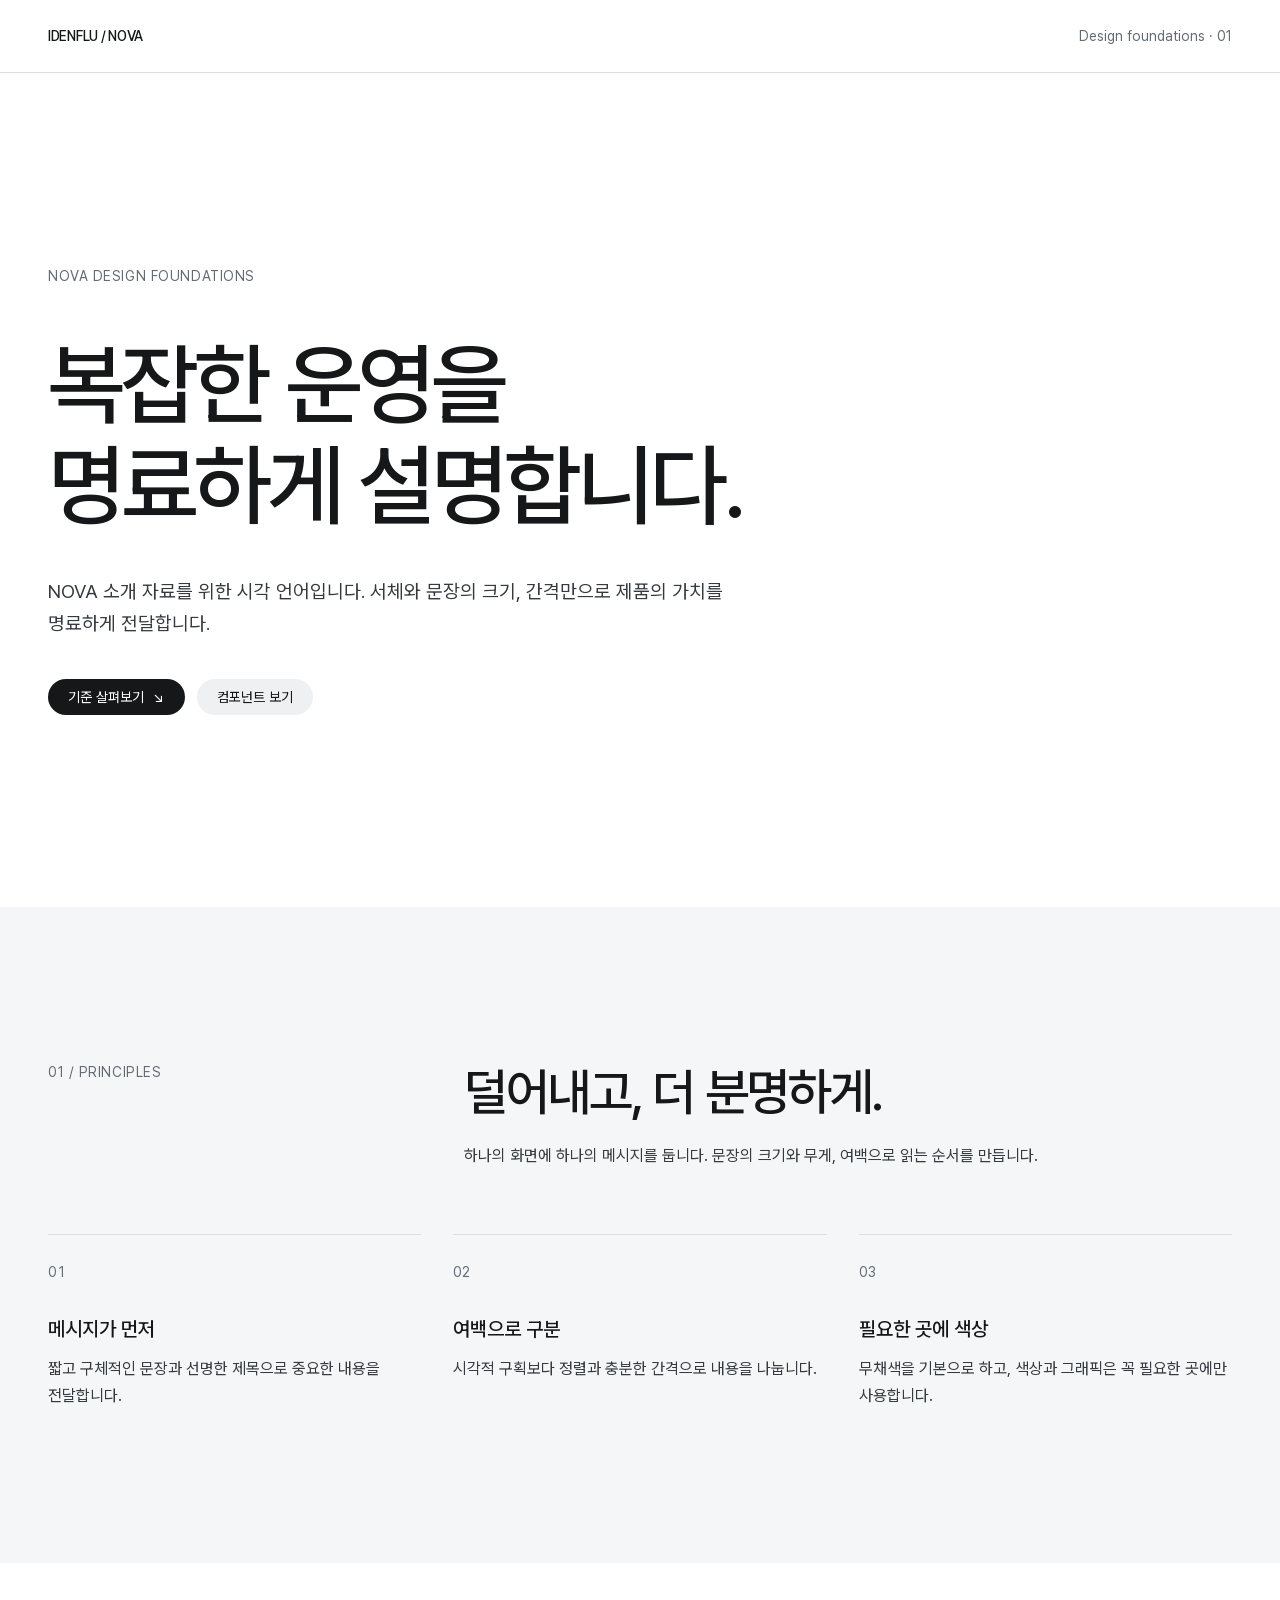
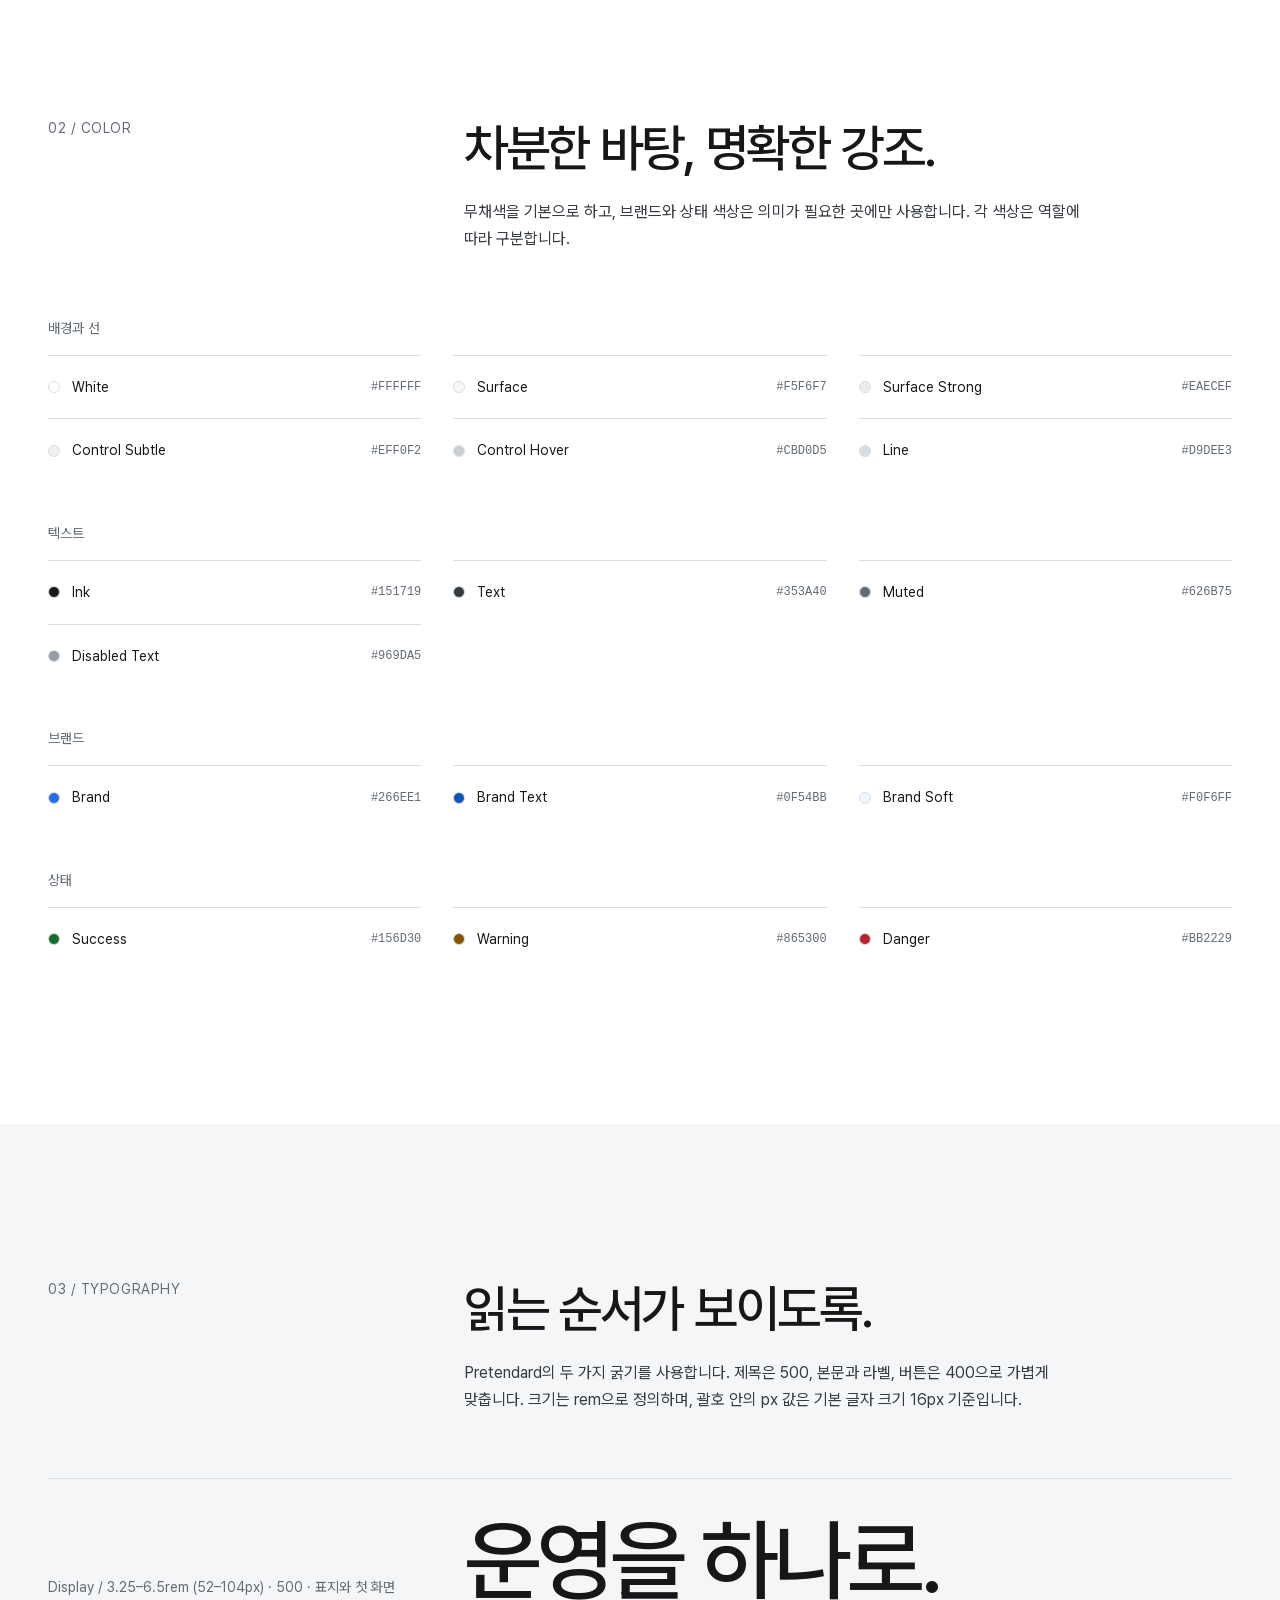
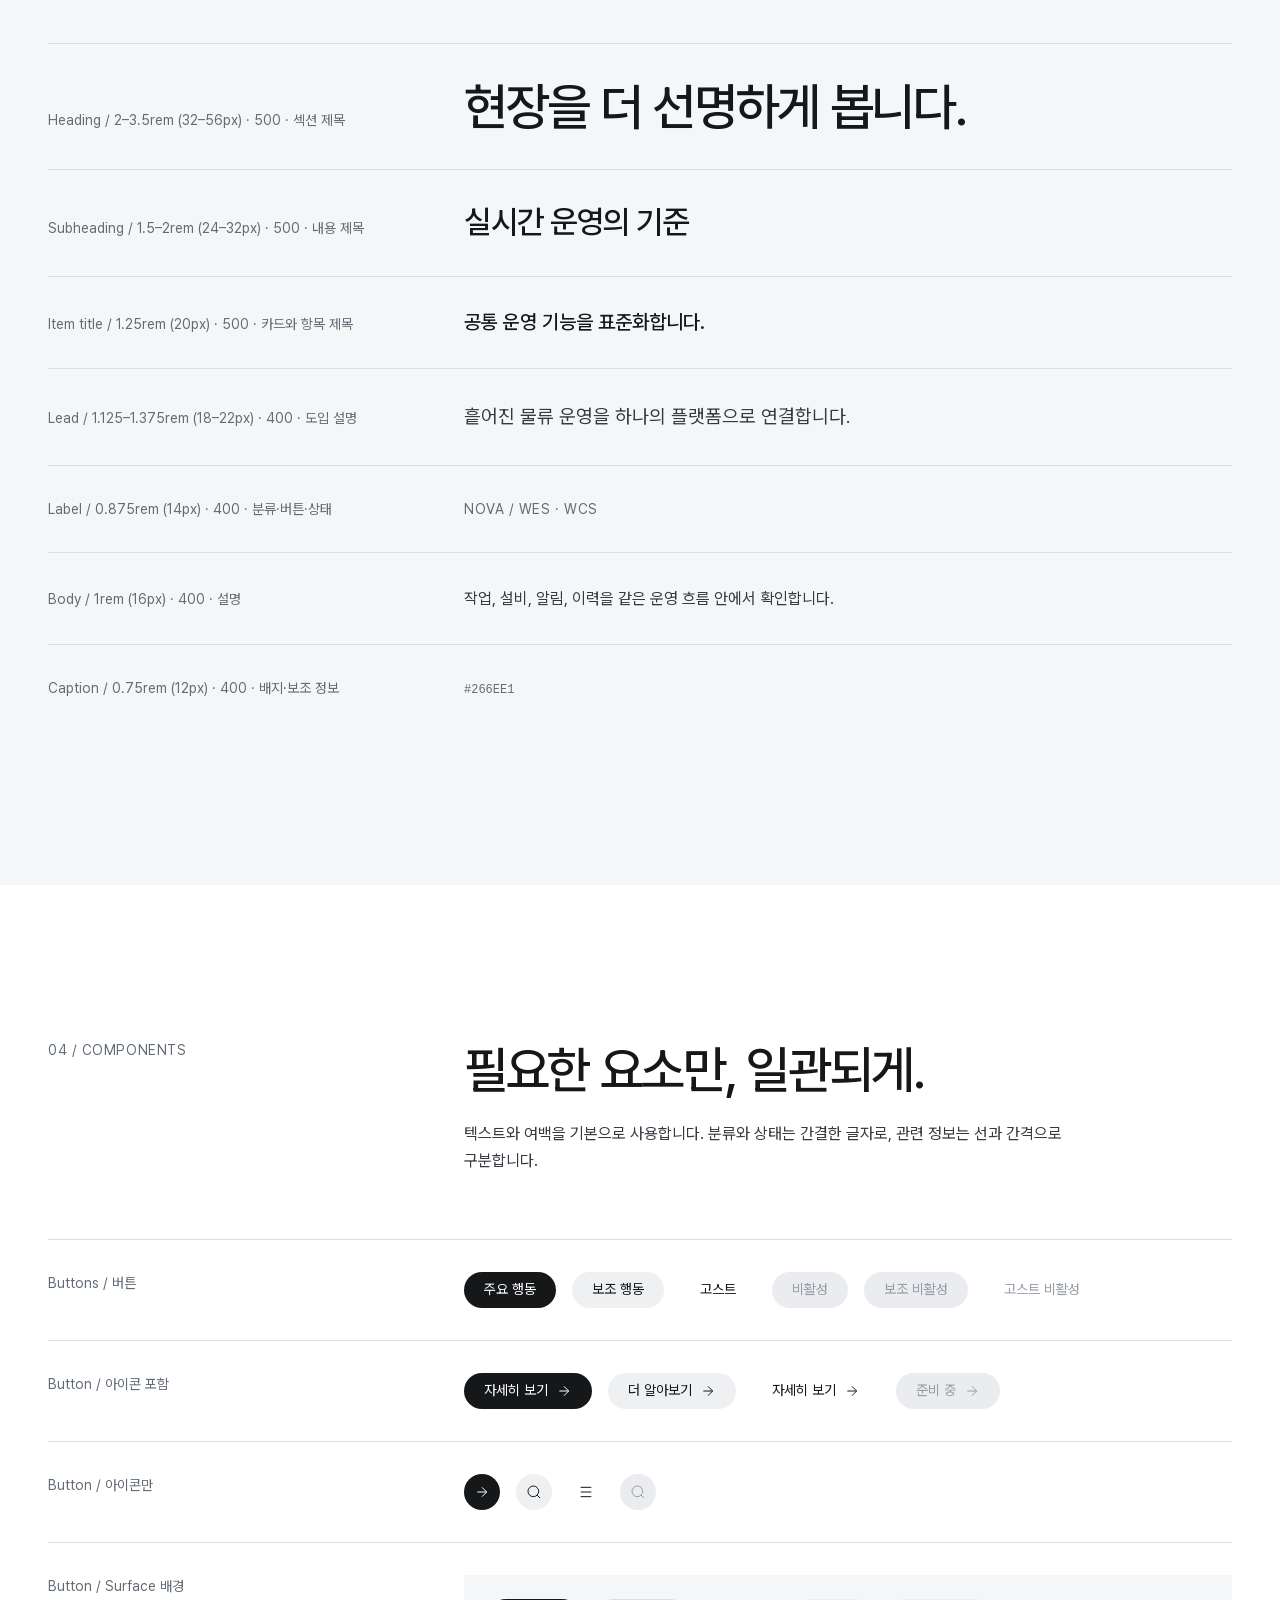
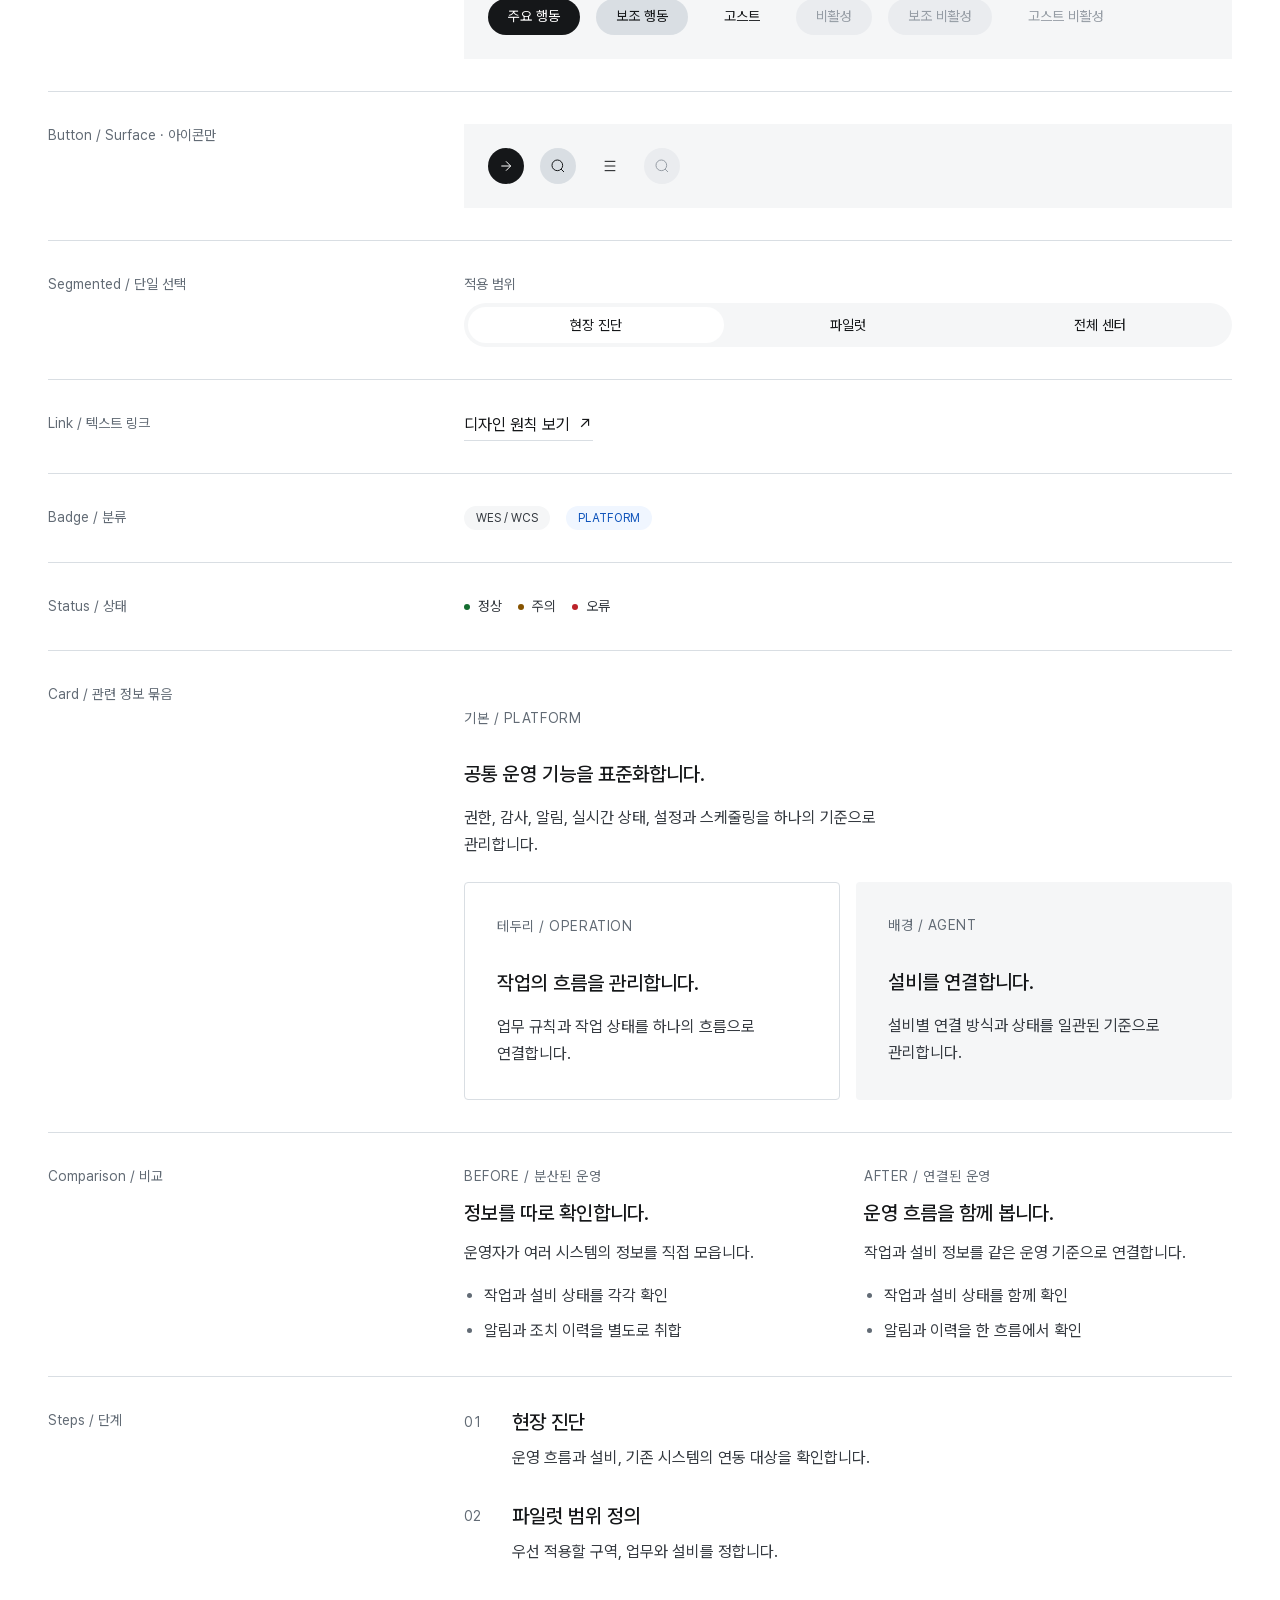
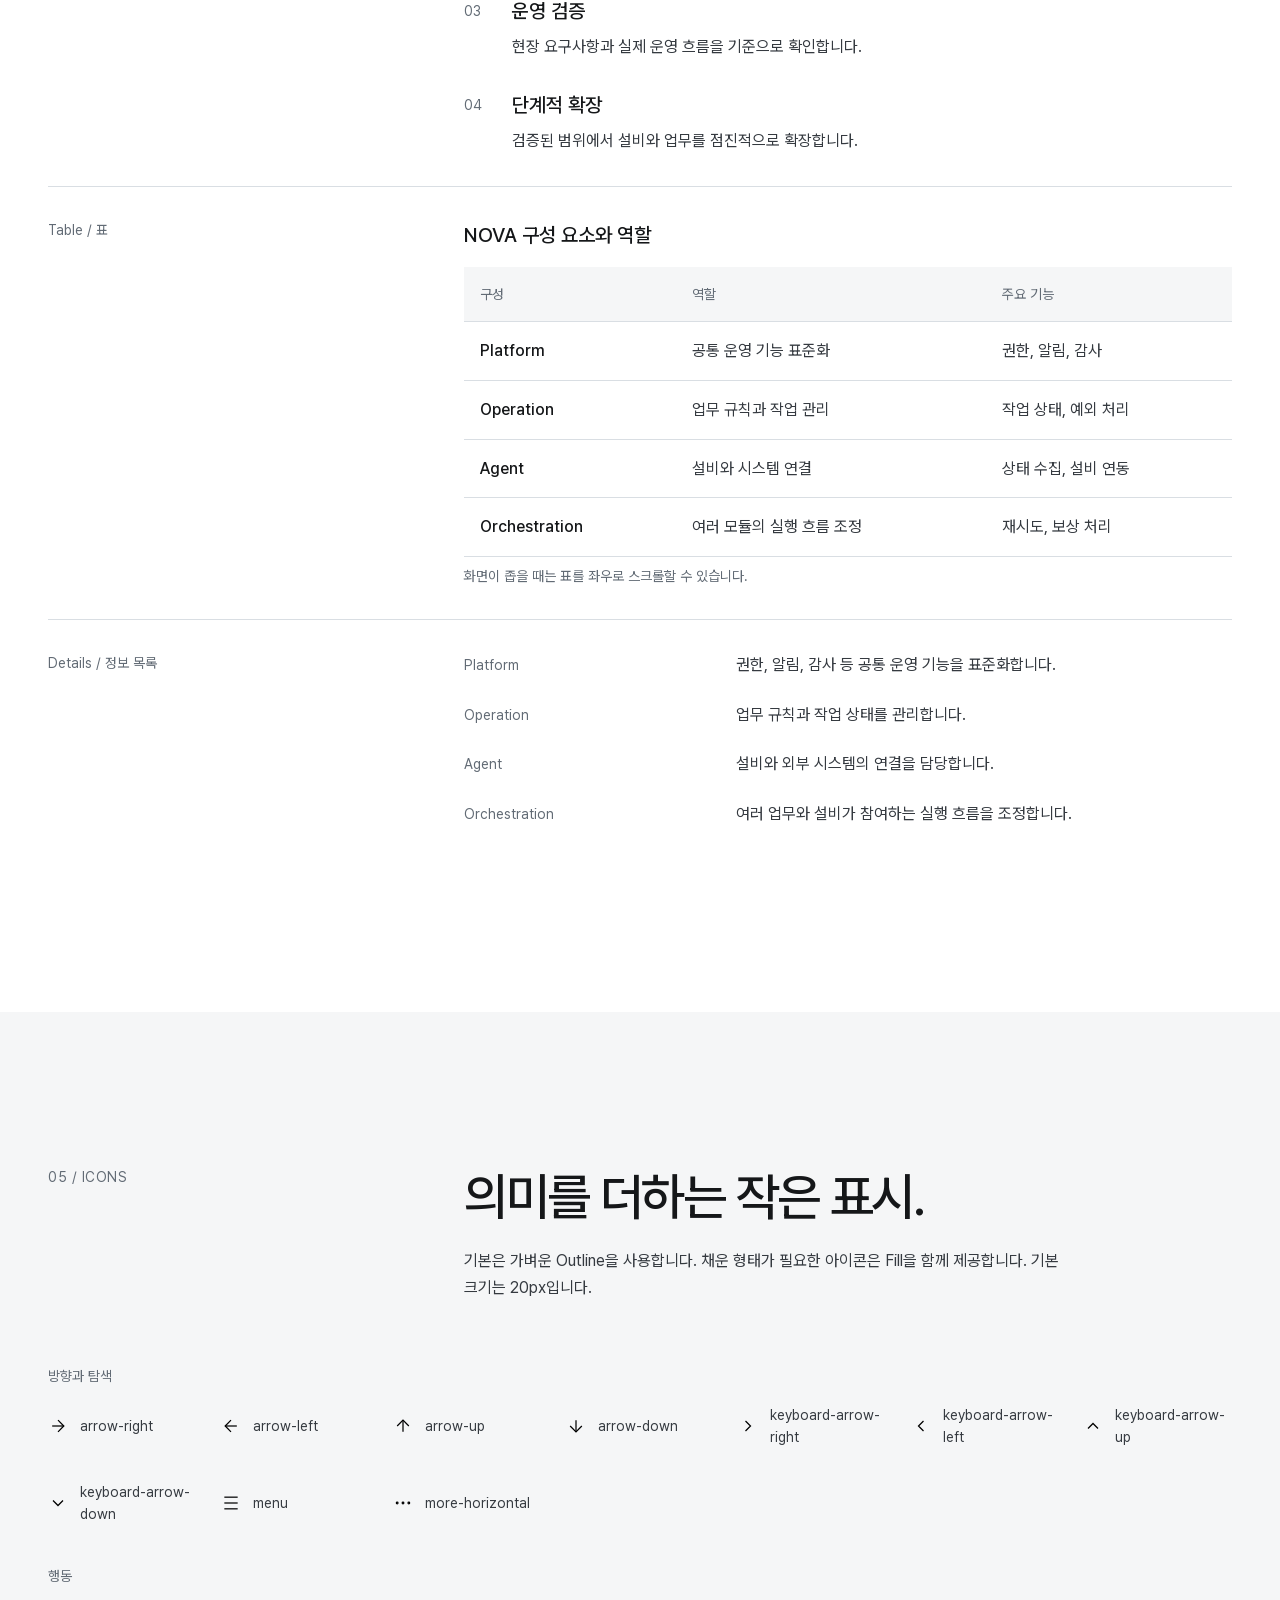
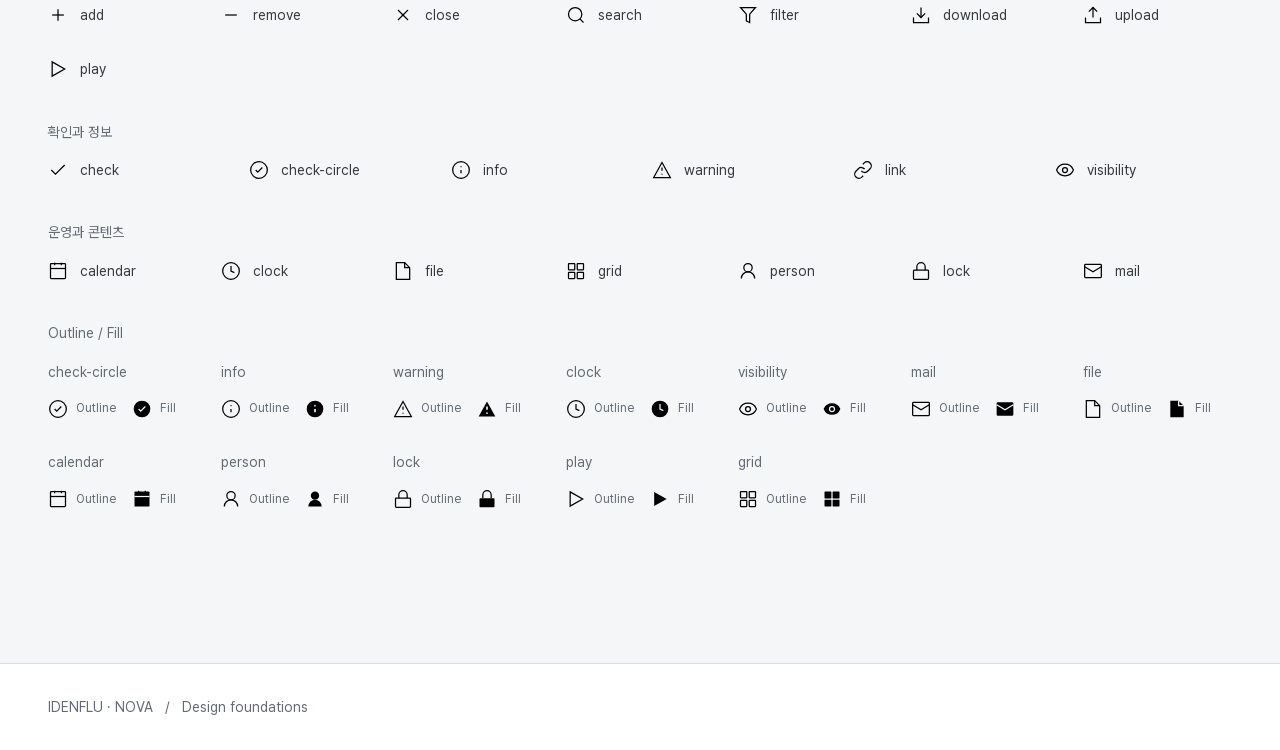
==== commit 7d671a95: "feat(icons): SVG 아이콘 스타일 및 선 끝·연결 방식 업데이트 디자인 시스템 내 SVG 아이콘의 스타일을 개선하고 일관성을 유지하기 위해 선 끝과 연결 방식을 조정했습" ====
--- a/design-system/index.html
+++ b/design-system/index.html
@@ -119,23 +119,23 @@
     <section class="nova-section" id="components"><div class="nova-container">
       <div class="guide-heading"><p class="nova-eyebrow">04 / COMPONENTS</p><div><h2 class="nova-heading">필요한 요소만, 일관되게.</h2><p class="nova-body">텍스트와 여백을 기본으로 사용합니다. 분류와 상태는 간결한 글자로, 관련 정보는 선과 간격으로 구분합니다.</p></div></div>
       <div class="component-row"><span class="type-label">Buttons / 버튼</span><div class="component-examples"><button class="nova-button" type="button">주요 행동</button><button class="nova-button nova-button--secondary" type="button">보조 행동</button><button class="nova-button nova-button--ghost" type="button">고스트</button><button class="nova-button" type="button" disabled>비활성</button><button class="nova-button nova-button--secondary" type="button" disabled>보조 비활성</button><button class="nova-button nova-button--ghost" type="button" disabled>고스트 비활성</button></div></div>
-      <div class="component-row"><span class="type-label">Button / 아이콘 포함</span><div class="component-examples"><button class="nova-button" type="button">자세히 보기 <svg class="nova-icon" viewBox="0 0 24 24" fill="none" stroke="currentColor" stroke-width="1.5" stroke-linecap="round" stroke-linejoin="round" aria-hidden="true" focusable="false"><path d="M5 12h14" />
-  <path d="m12 5 7 7-7 7" /></svg></button><button class="nova-button nova-button--secondary" type="button">더 알아보기 <svg class="nova-icon" viewBox="0 0 24 24" fill="none" stroke="currentColor" stroke-width="1.5" stroke-linecap="round" stroke-linejoin="round" aria-hidden="true" focusable="false"><path d="M5 12h14" />
-  <path d="m12 5 7 7-7 7" /></svg></button><button class="nova-button nova-button--ghost" type="button">자세히 보기 <svg class="nova-icon" viewBox="0 0 24 24" fill="none" stroke="currentColor" stroke-width="1.5" stroke-linecap="round" stroke-linejoin="round" aria-hidden="true" focusable="false"><path d="M5 12h14" />
-  <path d="m12 5 7 7-7 7" /></svg></button><button class="nova-button" type="button" disabled>준비 중 <svg class="nova-icon" viewBox="0 0 24 24" fill="none" stroke="currentColor" stroke-width="1.5" stroke-linecap="round" stroke-linejoin="round" aria-hidden="true" focusable="false"><path d="M5 12h14" />
+      <div class="component-row"><span class="type-label">Button / 아이콘 포함</span><div class="component-examples"><button class="nova-button" type="button">자세히 보기 <svg class="nova-icon" viewBox="0 0 24 24" fill="none" stroke="currentColor" stroke-width="1.5" stroke-linecap="butt" stroke-linejoin="miter" aria-hidden="true" focusable="false"><path d="M5 12h14" />
+  <path d="m12 5 7 7-7 7" /></svg></button><button class="nova-button nova-button--secondary" type="button">더 알아보기 <svg class="nova-icon" viewBox="0 0 24 24" fill="none" stroke="currentColor" stroke-width="1.5" stroke-linecap="butt" stroke-linejoin="miter" aria-hidden="true" focusable="false"><path d="M5 12h14" />
+  <path d="m12 5 7 7-7 7" /></svg></button><button class="nova-button nova-button--ghost" type="button">자세히 보기 <svg class="nova-icon" viewBox="0 0 24 24" fill="none" stroke="currentColor" stroke-width="1.5" stroke-linecap="butt" stroke-linejoin="miter" aria-hidden="true" focusable="false"><path d="M5 12h14" />
+  <path d="m12 5 7 7-7 7" /></svg></button><button class="nova-button" type="button" disabled>준비 중 <svg class="nova-icon" viewBox="0 0 24 24" fill="none" stroke="currentColor" stroke-width="1.5" stroke-linecap="butt" stroke-linejoin="miter" aria-hidden="true" focusable="false"><path d="M5 12h14" />
   <path d="m12 5 7 7-7 7" /></svg></button></div></div>
-      <div class="component-row"><span class="type-label">Button / 아이콘만</span><div class="component-examples"><button class="nova-button nova-button--icon" type="button" aria-label="다음"><svg class="nova-icon" viewBox="0 0 24 24" fill="none" stroke="currentColor" stroke-width="1.5" stroke-linecap="round" stroke-linejoin="round" aria-hidden="true" focusable="false"><path d="M5 12h14" />
-  <path d="m12 5 7 7-7 7" /></svg></button><button class="nova-button nova-button--secondary nova-button--icon" type="button" aria-label="검색"><svg class="nova-icon" viewBox="0 0 24 24" fill="none" stroke="currentColor" stroke-width="1.5" stroke-linecap="round" stroke-linejoin="round" aria-hidden="true" focusable="false"><path d="m21 21-4.34-4.34" />
-  <circle cx="11" cy="11" r="8" /></svg></button><button class="nova-button nova-button--ghost nova-button--icon" type="button" aria-label="메뉴 열기"><svg class="nova-icon" viewBox="0 0 24 24" fill="none" stroke="currentColor" stroke-width="1.5" stroke-linecap="round" stroke-linejoin="round" aria-hidden="true" focusable="false"><path d="M4 5h16" />
+      <div class="component-row"><span class="type-label">Button / 아이콘만</span><div class="component-examples"><button class="nova-button nova-button--icon" type="button" aria-label="다음"><svg class="nova-icon" viewBox="0 0 24 24" fill="none" stroke="currentColor" stroke-width="1.5" stroke-linecap="butt" stroke-linejoin="miter" aria-hidden="true" focusable="false"><path d="M5 12h14" />
+  <path d="m12 5 7 7-7 7" /></svg></button><button class="nova-button nova-button--secondary nova-button--icon" type="button" aria-label="검색"><svg class="nova-icon" viewBox="0 0 24 24" fill="none" stroke="currentColor" stroke-width="1.5" stroke-linecap="butt" stroke-linejoin="miter" aria-hidden="true" focusable="false"><path d="m21 21-4.34-4.34" />
+  <circle cx="11" cy="11" r="8" /></svg></button><button class="nova-button nova-button--ghost nova-button--icon" type="button" aria-label="메뉴 열기"><svg class="nova-icon" viewBox="0 0 24 24" fill="none" stroke="currentColor" stroke-width="1.5" stroke-linecap="butt" stroke-linejoin="miter" aria-hidden="true" focusable="false"><path d="M4 5h16" />
   <path d="M4 12h16" />
-  <path d="M4 19h16" /></svg></button><button class="nova-button nova-button--icon" type="button" aria-label="검색 준비 중" disabled><svg class="nova-icon" viewBox="0 0 24 24" fill="none" stroke="currentColor" stroke-width="1.5" stroke-linecap="round" stroke-linejoin="round" aria-hidden="true" focusable="false"><path d="m21 21-4.34-4.34" />
+  <path d="M4 19h16" /></svg></button><button class="nova-button nova-button--icon" type="button" aria-label="검색 준비 중" disabled><svg class="nova-icon" viewBox="0 0 24 24" fill="none" stroke="currentColor" stroke-width="1.5" stroke-linecap="butt" stroke-linejoin="miter" aria-hidden="true" focusable="false"><path d="m21 21-4.34-4.34" />
   <circle cx="11" cy="11" r="8" /></svg></button></div></div>
       <div class="component-row"><span class="type-label">Button / Surface 배경</span><div class="nova-section--muted example-button-surface component-examples"><button class="nova-button" type="button">주요 행동</button><button class="nova-button nova-button--secondary" type="button">보조 행동</button><button class="nova-button nova-button--ghost" type="button">고스트</button><button class="nova-button" type="button" disabled>비활성</button><button class="nova-button nova-button--secondary" type="button" disabled>보조 비활성</button><button class="nova-button nova-button--ghost" type="button" disabled>고스트 비활성</button></div></div>
-      <div class="component-row"><span class="type-label">Button / Surface · 아이콘만</span><div class="nova-section--muted example-button-surface component-examples"><button class="nova-button nova-button--icon" type="button" aria-label="다음"><svg class="nova-icon" viewBox="0 0 24 24" fill="none" stroke="currentColor" stroke-width="1.5" stroke-linecap="round" stroke-linejoin="round" aria-hidden="true" focusable="false"><path d="M5 12h14" />
-  <path d="m12 5 7 7-7 7" /></svg></button><button class="nova-button nova-button--secondary nova-button--icon" type="button" aria-label="검색"><svg class="nova-icon" viewBox="0 0 24 24" fill="none" stroke="currentColor" stroke-width="1.5" stroke-linecap="round" stroke-linejoin="round" aria-hidden="true" focusable="false"><path d="m21 21-4.34-4.34" />
-  <circle cx="11" cy="11" r="8" /></svg></button><button class="nova-button nova-button--ghost nova-button--icon" type="button" aria-label="메뉴 열기"><svg class="nova-icon" viewBox="0 0 24 24" fill="none" stroke="currentColor" stroke-width="1.5" stroke-linecap="round" stroke-linejoin="round" aria-hidden="true" focusable="false"><path d="M4 5h16" />
+      <div class="component-row"><span class="type-label">Button / Surface · 아이콘만</span><div class="nova-section--muted example-button-surface component-examples"><button class="nova-button nova-button--icon" type="button" aria-label="다음"><svg class="nova-icon" viewBox="0 0 24 24" fill="none" stroke="currentColor" stroke-width="1.5" stroke-linecap="butt" stroke-linejoin="miter" aria-hidden="true" focusable="false"><path d="M5 12h14" />
+  <path d="m12 5 7 7-7 7" /></svg></button><button class="nova-button nova-button--secondary nova-button--icon" type="button" aria-label="검색"><svg class="nova-icon" viewBox="0 0 24 24" fill="none" stroke="currentColor" stroke-width="1.5" stroke-linecap="butt" stroke-linejoin="miter" aria-hidden="true" focusable="false"><path d="m21 21-4.34-4.34" />
+  <circle cx="11" cy="11" r="8" /></svg></button><button class="nova-button nova-button--ghost nova-button--icon" type="button" aria-label="메뉴 열기"><svg class="nova-icon" viewBox="0 0 24 24" fill="none" stroke="currentColor" stroke-width="1.5" stroke-linecap="butt" stroke-linejoin="miter" aria-hidden="true" focusable="false"><path d="M4 5h16" />
   <path d="M4 12h16" />
-  <path d="M4 19h16" /></svg></button><button class="nova-button nova-button--icon" type="button" aria-label="검색 준비 중" disabled><svg class="nova-icon" viewBox="0 0 24 24" fill="none" stroke="currentColor" stroke-width="1.5" stroke-linecap="round" stroke-linejoin="round" aria-hidden="true" focusable="false"><path d="m21 21-4.34-4.34" />
+  <path d="M4 19h16" /></svg></button><button class="nova-button nova-button--icon" type="button" aria-label="검색 준비 중" disabled><svg class="nova-icon" viewBox="0 0 24 24" fill="none" stroke="currentColor" stroke-width="1.5" stroke-linecap="butt" stroke-linejoin="miter" aria-hidden="true" focusable="false"><path d="m21 21-4.34-4.34" />
   <circle cx="11" cy="11" r="8" /></svg></button></div></div>
       <div class="component-row"><span class="type-label">Segmented / 단일 선택</span><fieldset class="nova-segmented-group"><legend class="nova-segmented-group__legend">적용 범위</legend><div class="nova-segmented"><label class="nova-segment"><input class="nova-segment__input" type="radio" name="scope-segmented" value="diagnosis" checked><span class="nova-segment__label">현장 진단</span></label><label class="nova-segment"><input class="nova-segment__input" type="radio" name="scope-segmented" value="pilot"><span class="nova-segment__label">파일럿</span></label><label class="nova-segment"><input class="nova-segment__input" type="radio" name="scope-segmented" value="center"><span class="nova-segment__label">전체 센터</span></label></div></fieldset></div>
       <div class="component-row"><span class="type-label">Link / 텍스트 링크</span><div class="component-examples"><a class="nova-text-link" href="#principles">디자인 원칙 보기 <span aria-hidden="true">↗</span></a></div></div>
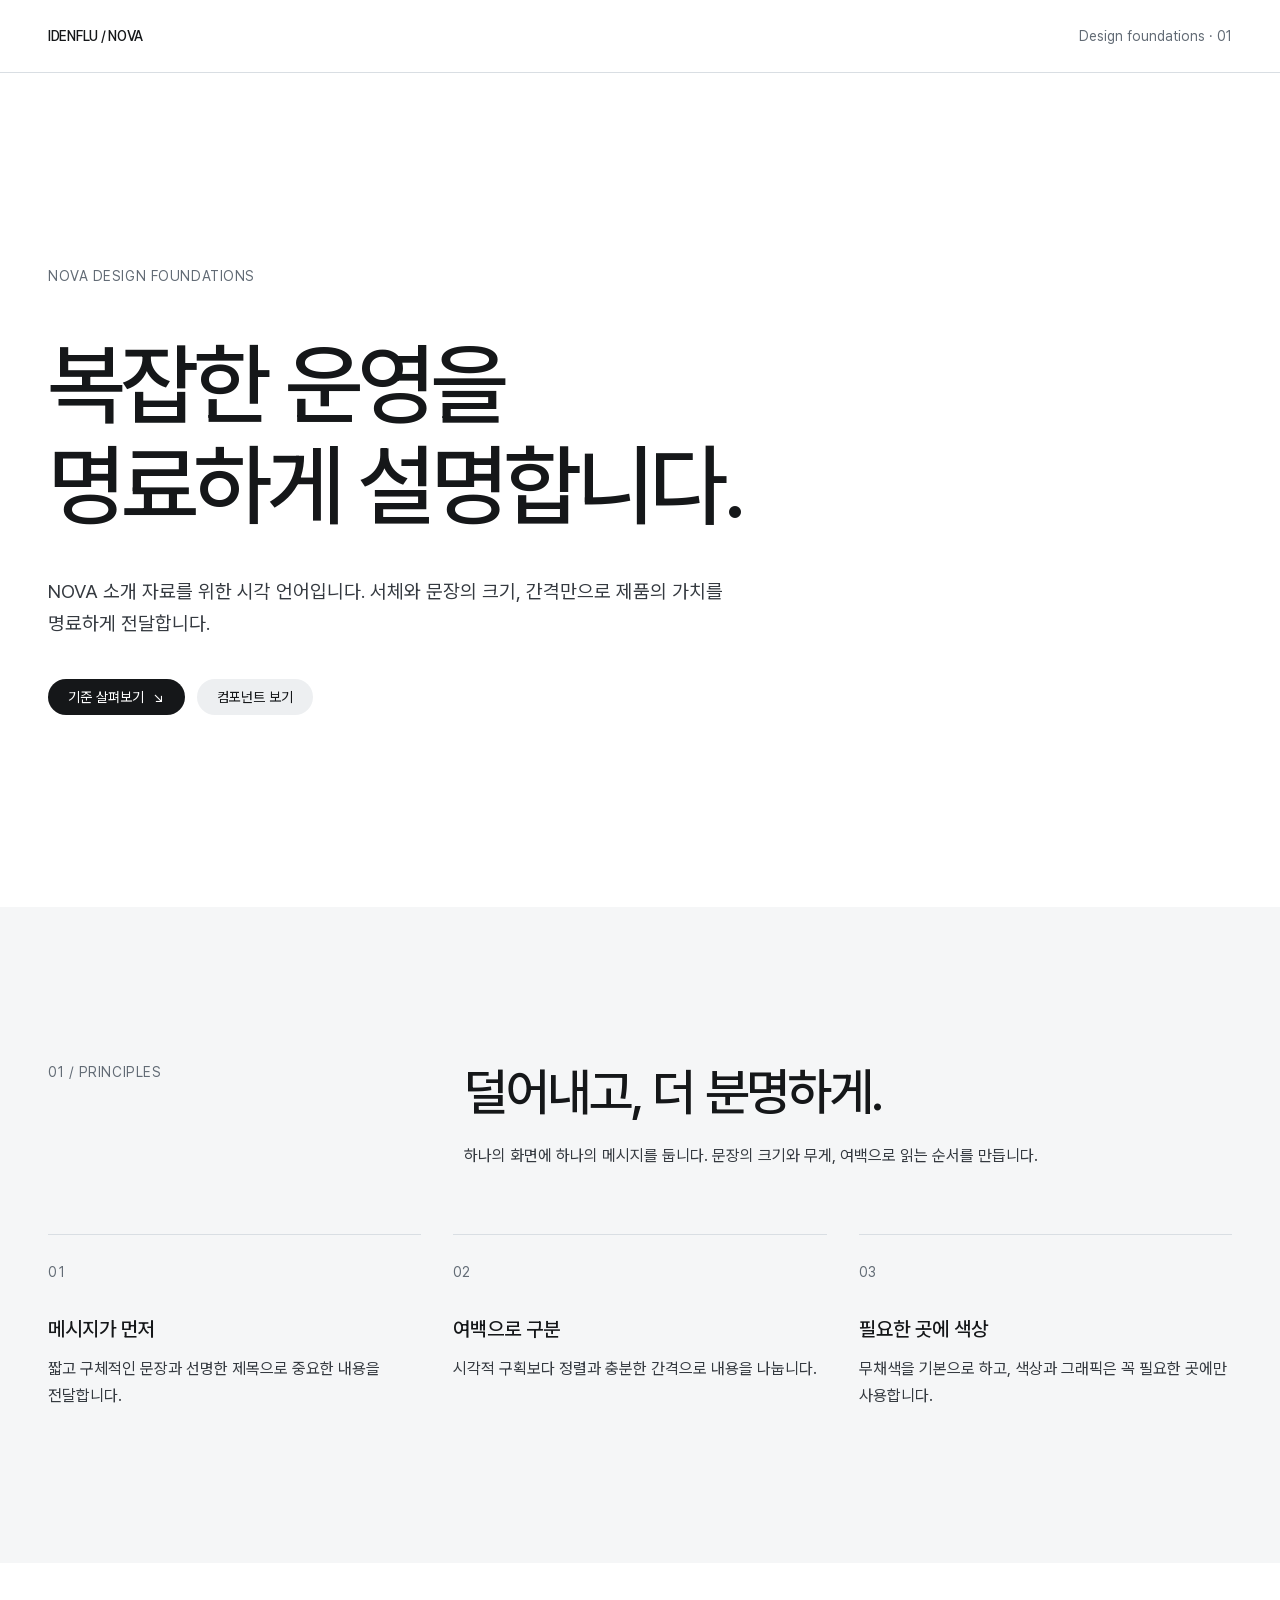
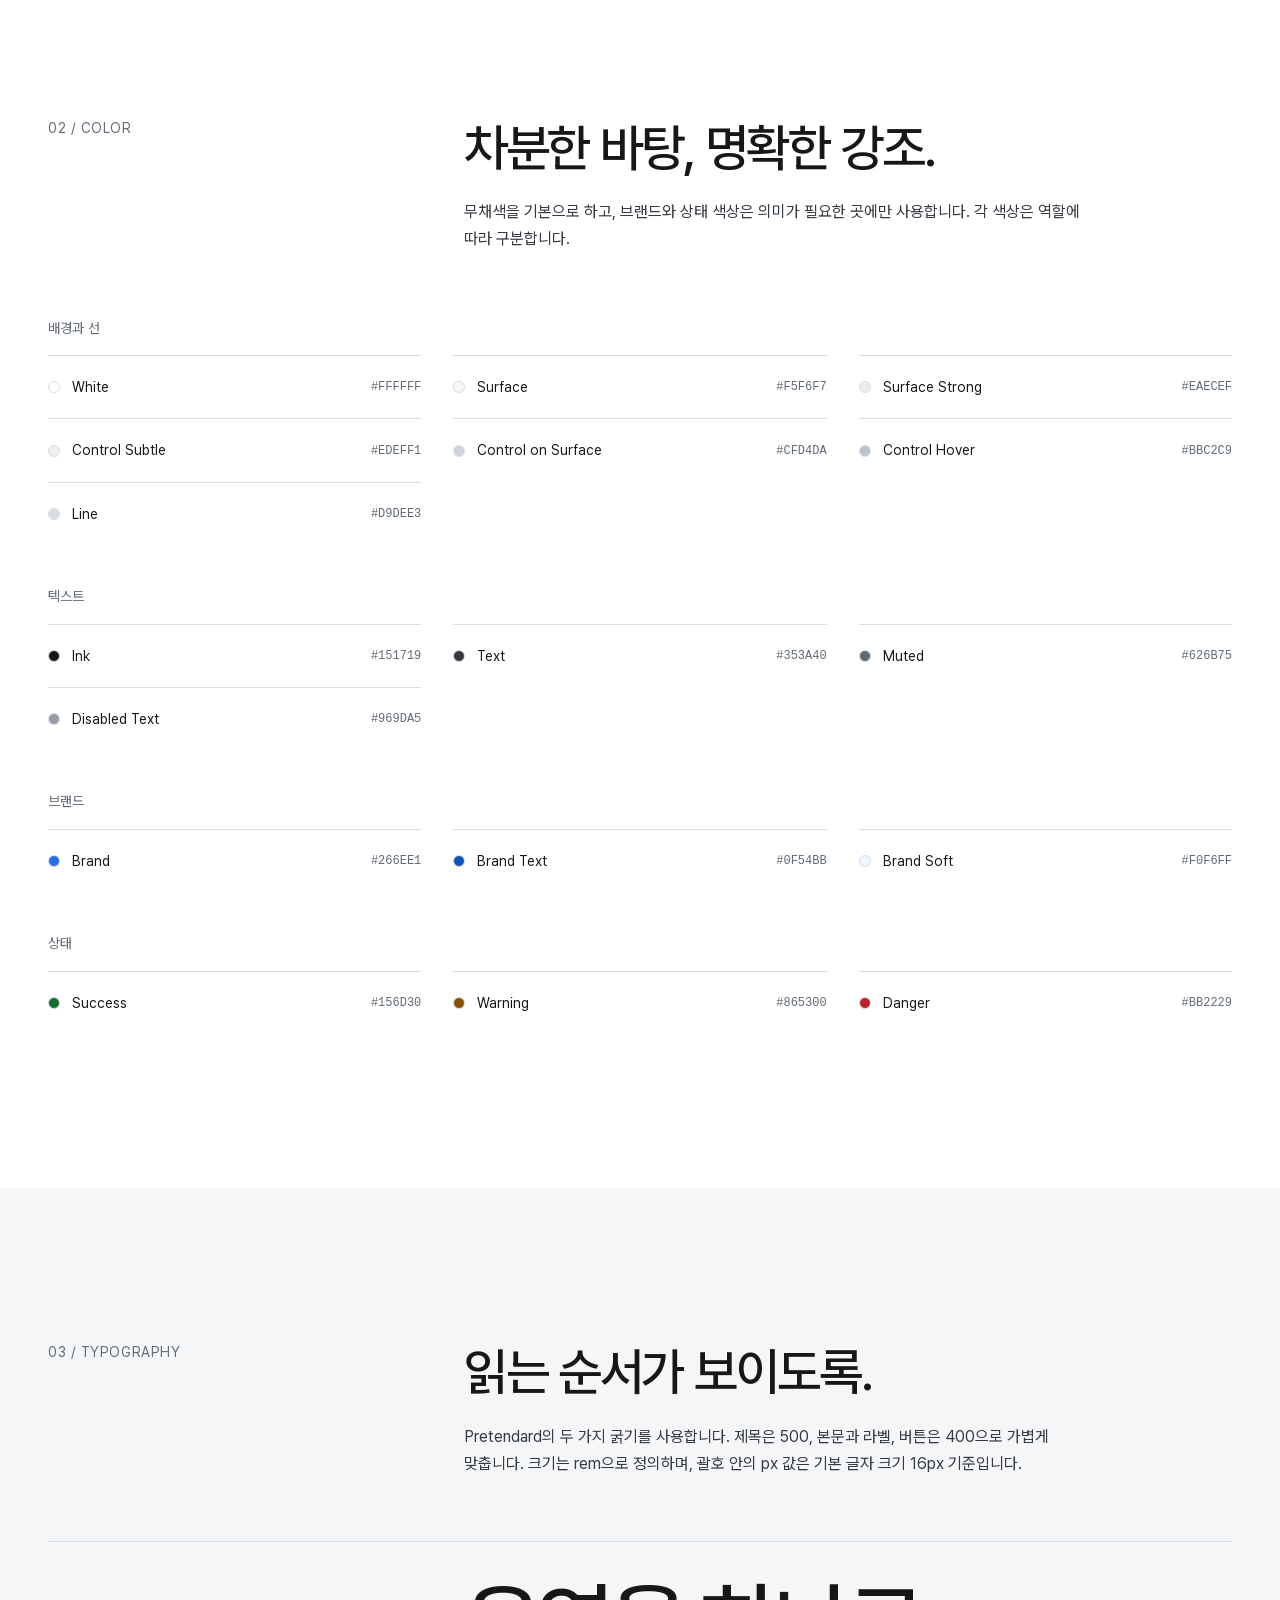
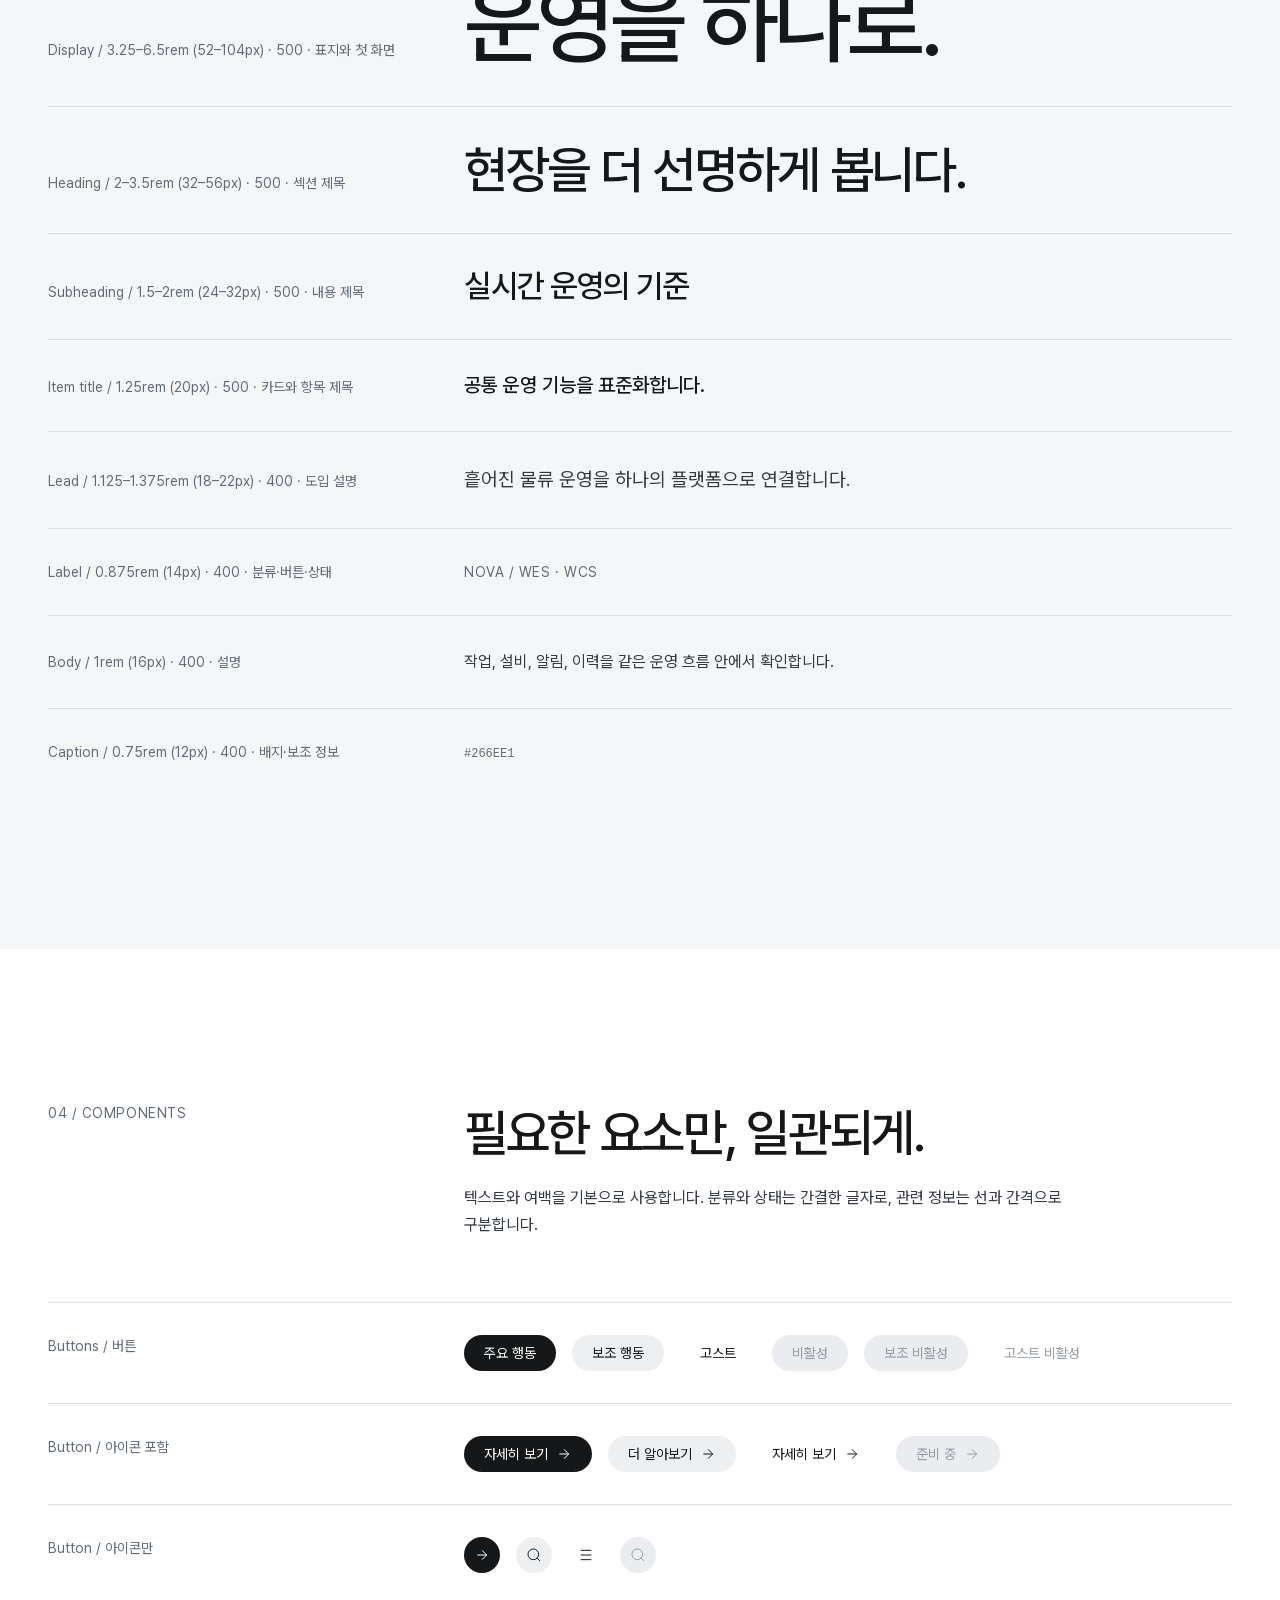
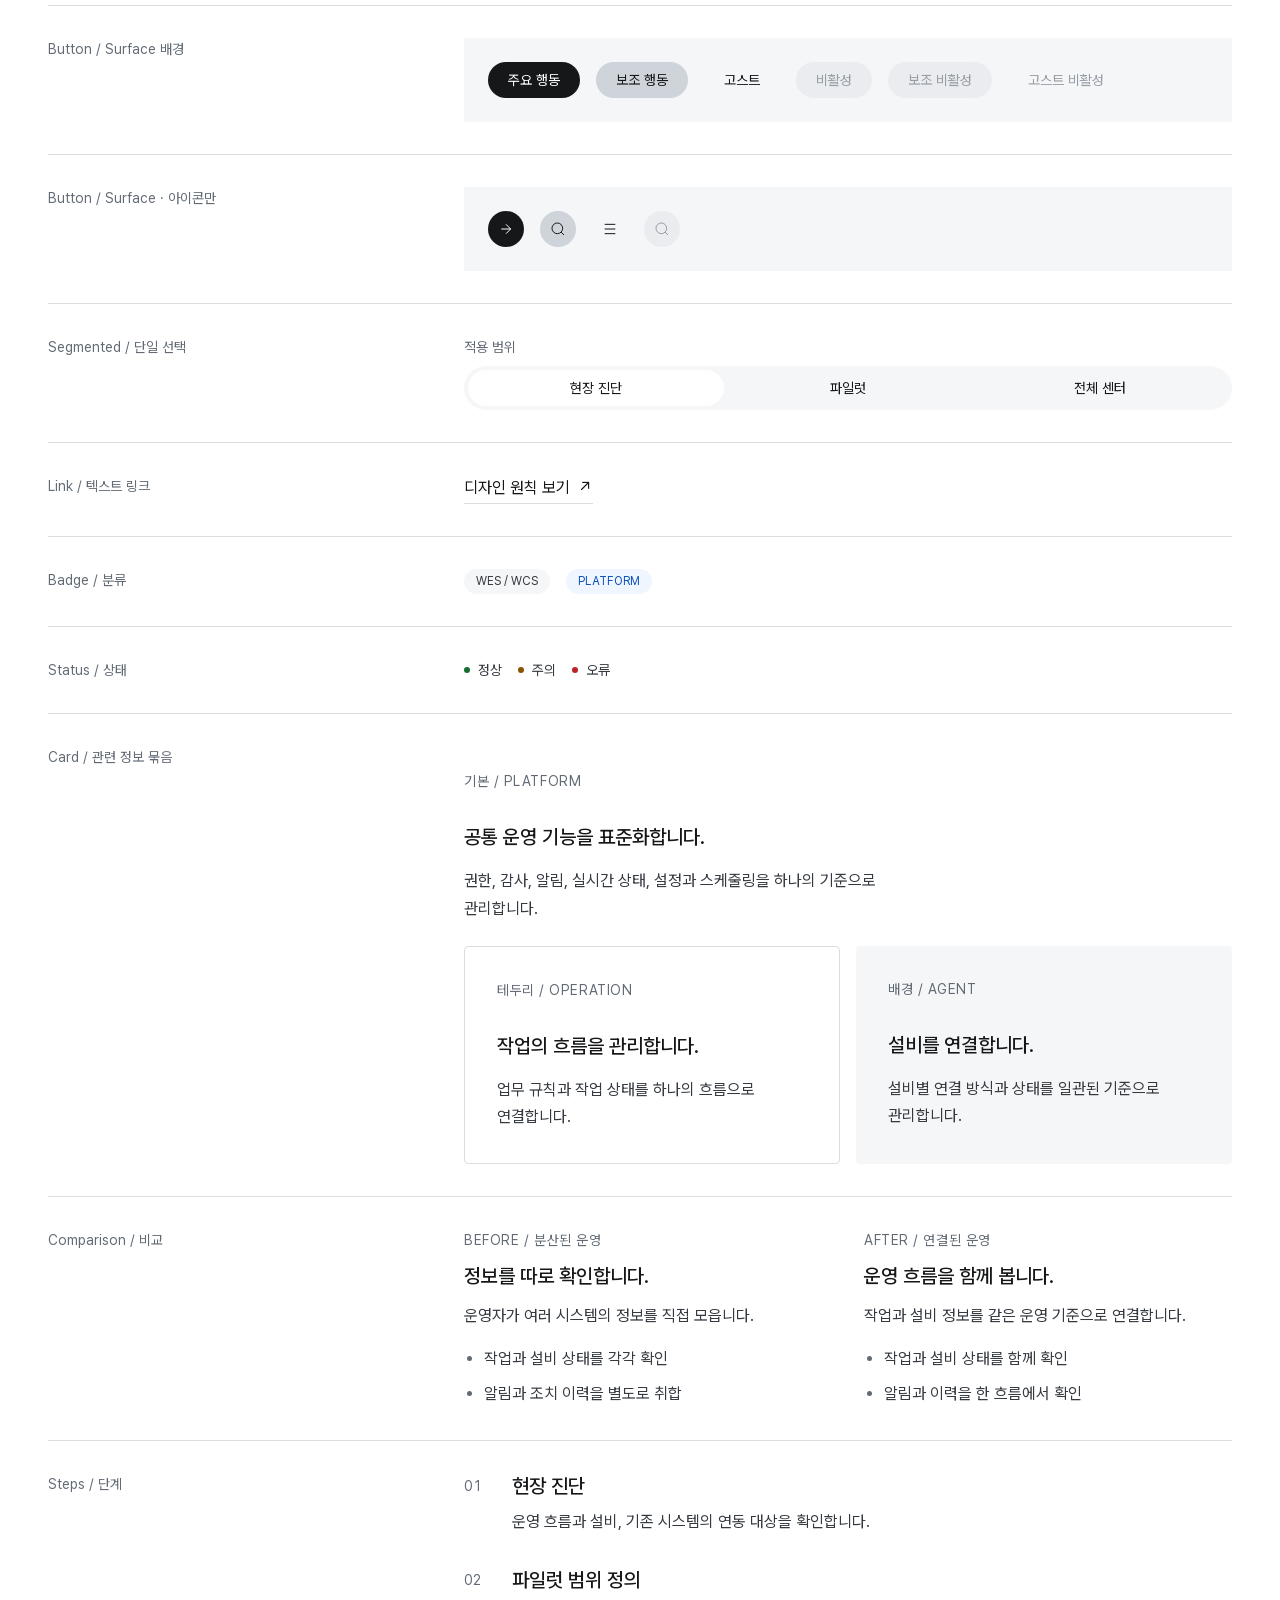
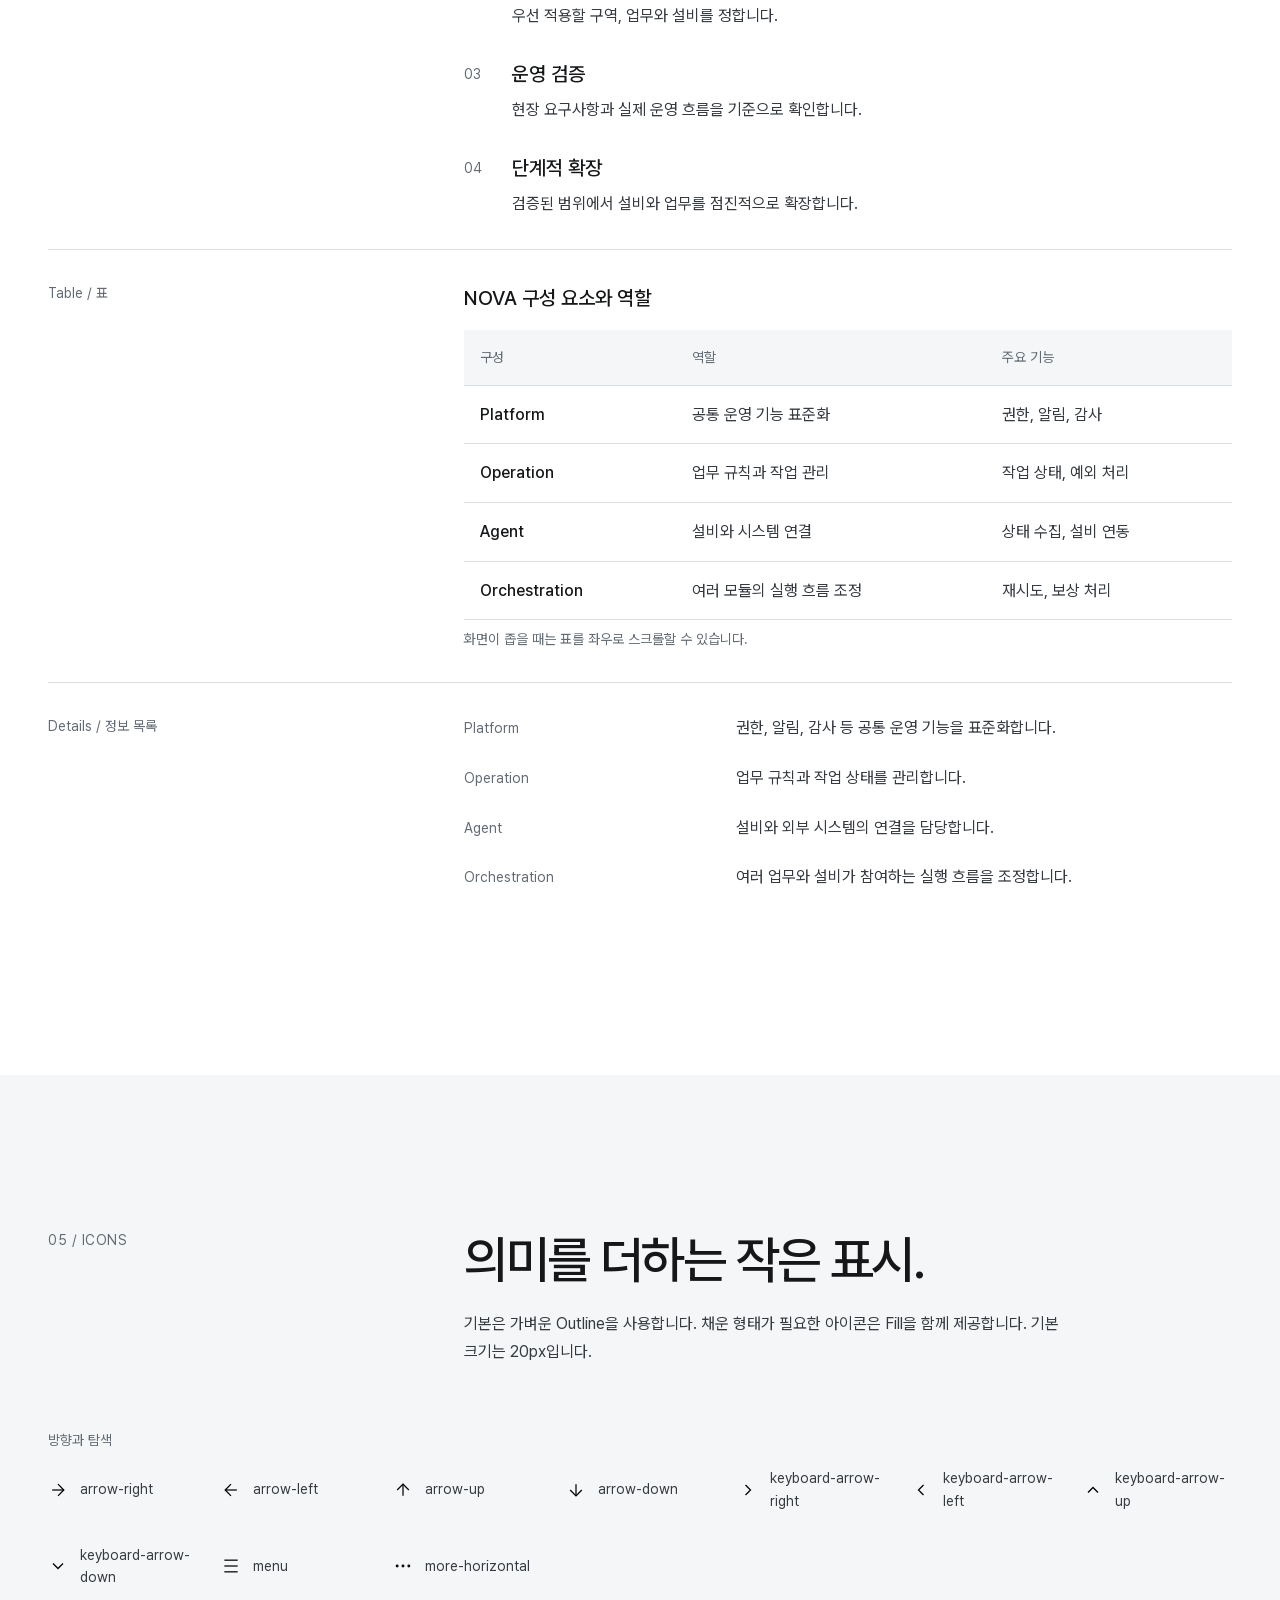
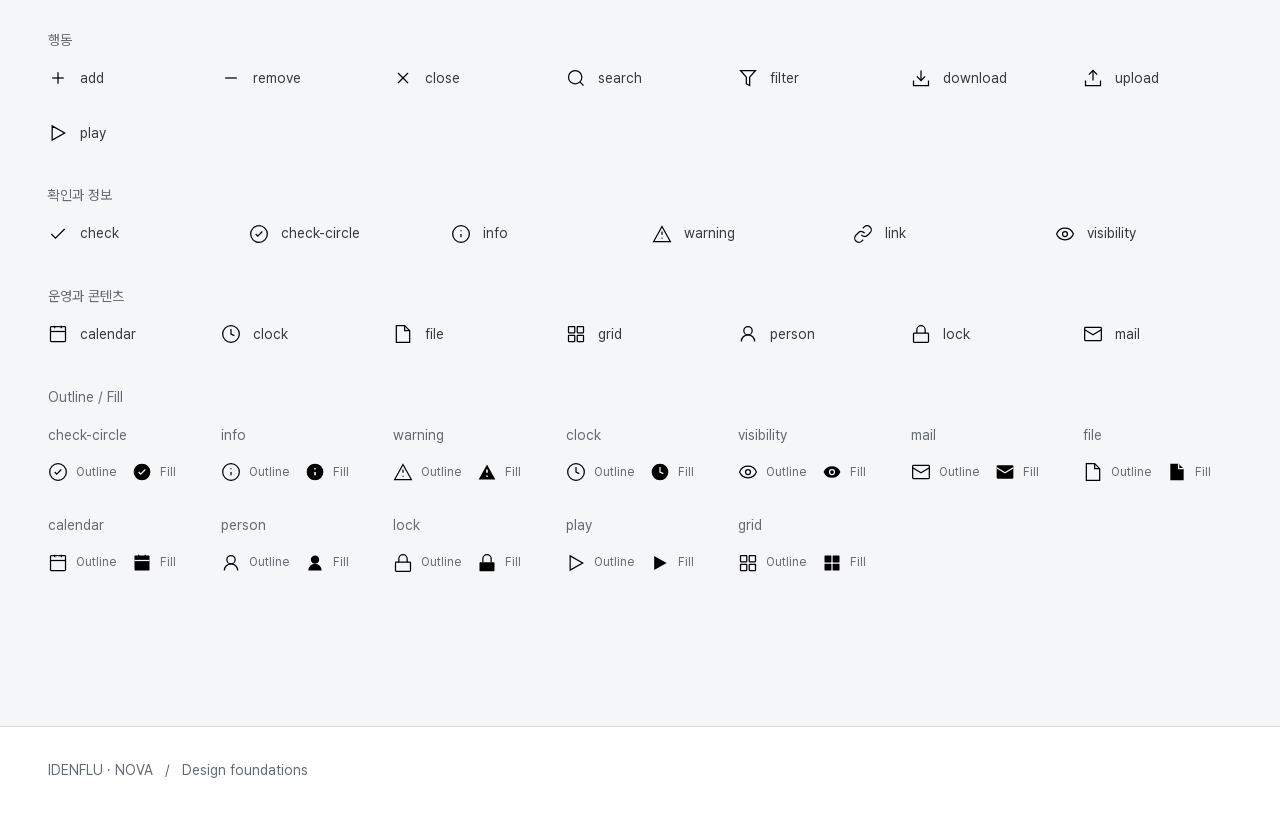
==== commit 6869f59b: "feat(design-system): 버튼 색상 토큰 및 스타일 정리 디자인 시스템의 색상 일관성을 확보하고 버튼 스타일 사용성을 개선하기 위해 색상 토큰과 관련 정의를 업데이트했" ====
--- a/design-system/index.html
+++ b/design-system/index.html
@@ -74,8 +74,9 @@
           <div class="swatch"><div class="swatch__sample" style="background:var(--nova-color-white)"></div><strong>White</strong><span>#FFFFFF</span></div>
           <div class="swatch"><div class="swatch__sample" style="background:var(--nova-color-surface)"></div><strong>Surface</strong><span>#F5F6F7</span></div>
           <div class="swatch"><div class="swatch__sample" style="background:var(--nova-color-surface-strong)"></div><strong>Surface Strong</strong><span>#EAECEF</span></div>
-          <div class="swatch"><div class="swatch__sample" style="background:var(--nova-color-control-subtle)"></div><strong>Control Subtle</strong><span>#EFF0F2</span></div>
-          <div class="swatch"><div class="swatch__sample" style="background:var(--nova-color-control-hover-on-surface)"></div><strong>Control Hover</strong><span>#CBD0D5</span></div>
+          <div class="swatch"><div class="swatch__sample" style="background:var(--nova-color-control-subtle)"></div><strong>Control Subtle</strong><span>#EDEFF1</span></div>
+          <div class="swatch"><div class="swatch__sample" style="background:var(--nova-color-control-on-surface)"></div><strong>Control on Surface</strong><span>#CFD4DA</span></div>
+          <div class="swatch"><div class="swatch__sample" style="background:var(--nova-color-control-hover-on-surface)"></div><strong>Control Hover</strong><span>#BBC2C9</span></div>
           <div class="swatch"><div class="swatch__sample" style="background:var(--nova-color-line)"></div><strong>Line</strong><span>#D9DEE3</span></div>
         </div>
       </div>
--- a/design-system/components.css
+++ b/design-system/components.css
@@ -22,7 +22,7 @@
 .nova-button:not(:disabled):hover { background: var(--nova-color-text); }
 .nova-button--secondary { --nova-button-secondary-bg: var(--nova-color-control-subtle); --nova-button-secondary-hover-bg: var(--nova-color-surface-strong); background: var(--nova-button-secondary-bg); color: var(--nova-color-ink); }
 .nova-button--secondary:not(:disabled):hover { background: var(--nova-button-secondary-hover-bg); }
-:where(.nova-section--muted, .nova-card--filled) .nova-button--secondary, .nova-button--secondary.nova-button--on-surface { --nova-button-secondary-bg: var(--nova-color-line); --nova-button-secondary-hover-bg: var(--nova-color-control-hover-on-surface); }
+:where(.nova-section--muted, .nova-card--filled) .nova-button--secondary, .nova-button--secondary.nova-button--on-surface { --nova-button-secondary-bg: var(--nova-color-control-on-surface); --nova-button-secondary-hover-bg: var(--nova-color-control-hover-on-surface); }
 .nova-button:disabled { background: var(--nova-color-surface-strong); color: var(--nova-color-disabled-text); cursor: not-allowed; }
 .nova-button--ghost { background: transparent; color: var(--nova-color-ink); }
 .nova-button--ghost:not(:disabled):hover { background: var(--nova-color-surface); }
